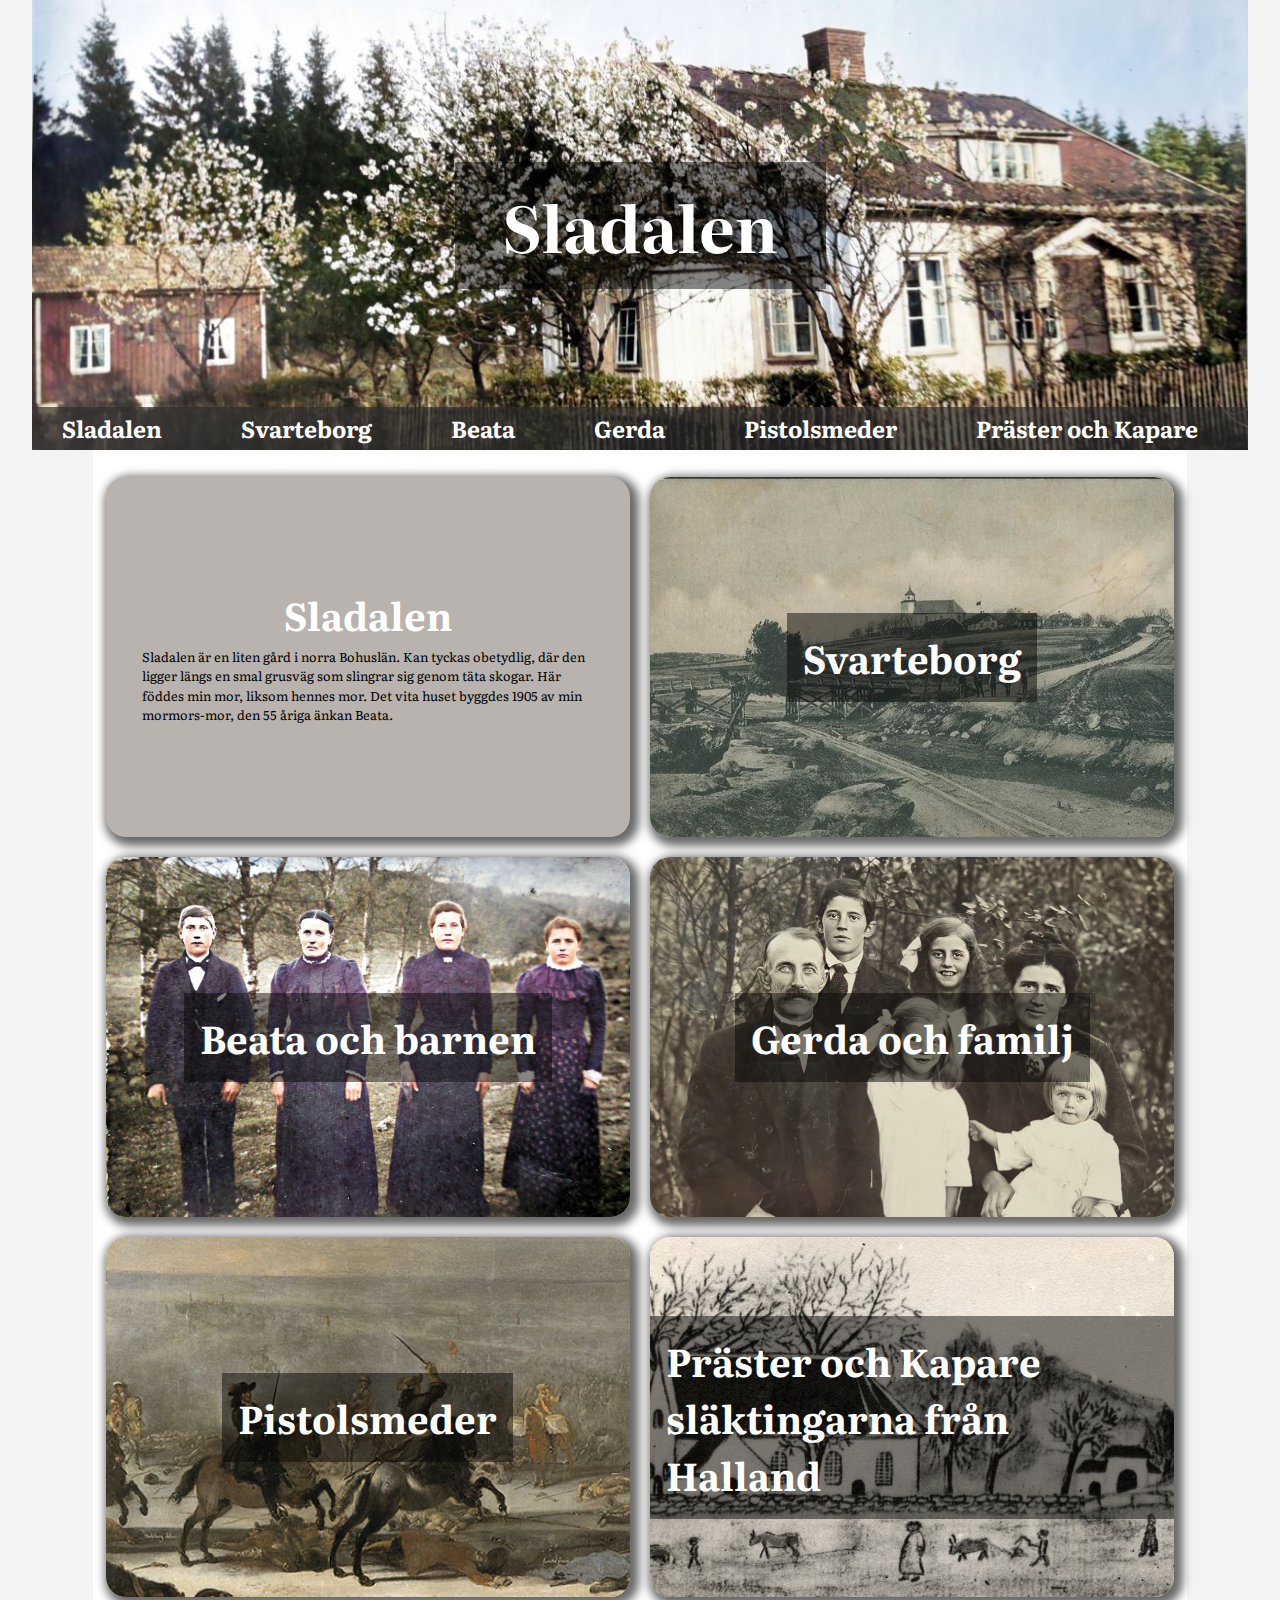
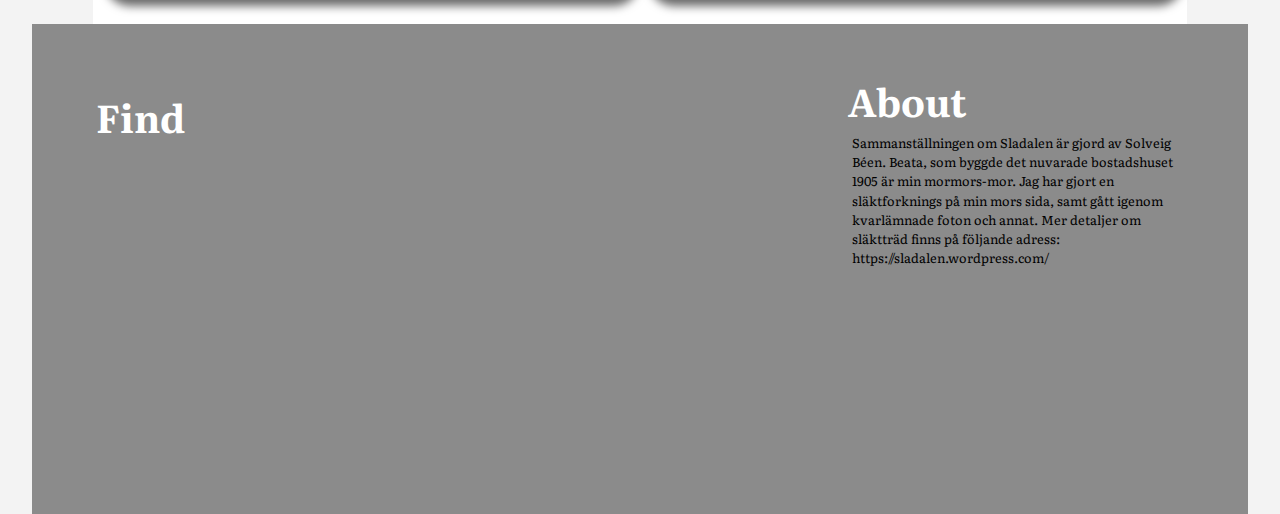
==== index.html @ 3a70f825 "page 2 added" ====
<!DOCTYPE html>
<html lang="en">
<head>
  <meta charset="UTF-8">
  <meta name="viewport" content="width=device-width, initial-scale=1.0">
  <title>Sladalen</title>
  <link rel="stylesheet" href="style.css">

  <link rel="preconnect" href="https://fonts.googleapis.com">
  <link rel="preconnect" href="https://fonts.gstatic.com" crossorigin>
  <link href="https://fonts.googleapis.com/css2?family=Hedvig+Letters+Serif:opsz@12..24&display=swap" rel="stylesheet">

  <link rel="preconnect" href="https://fonts.googleapis.com">
  <link rel="preconnect" href="https://fonts.gstatic.com" crossorigin>
  <link href="https://fonts.googleapis.com/css2?family=Libre+Bodoni:wght@300&family=Literata:opsz@7..72&display=swap" rel="stylesheet">
</head>
<body>
  <div id="container">
    <header class="header__layout header__layout--index">
      <div  id="header-title">
        <h1 class="font--h1">Sladalen</h1>
      </div>
      <nav class="nav__container">
        <ul>
            <li><a href="/index.html">Sladalen</a></li>
            <li><a href="#work">Svarteborg</a></li>
            <li><a href="#contact">Beata</a></li>
            <li><a href="#contact">Gerda</a></li>
            <li><a href="/Pistolsmeder.html">Pistolsmeder</a></li>
            <li><a href="#contact">Präster och Kapare</a></li>
        </ul>
      </nav>
    </header>
    <section class="section__container">
        
        <div class=" section__card col-1" id="sladalen">
          <h2 class="font--h2 font--black">Sladalen</h2>
          <p class="font--text">Sladalen är en liten gård i norra Bohuslän. Kan tyckas obetydlig, där den ligger längs en smal grusväg som slingrar sig genom täta skogar. Här föddes min mor, liksom hennes mor. Det vita huset byggdes 1905 av min mormors-mor, den 55 åriga änkan Beata.  </p>

        </div>
        <div class=" section__card col-2" id="svarteborg">
          <div class="title-container"> 
            <h2 class="font--h2">Svarteborg</h2>
          </div>
        </div>
        <div class="section__card col-1"  id="beata">
          <div class="title-container">
            <h2 class="font--h2">Beata och barnen</h2>
          </div>
        </div>
        <div class="section__card col-2"  id="gerda">
          <div class="title-container">
            <h2 class="font--h2">Gerda och familj</h2>
          </div>
        </div>
        
        <div class="section__card col-1" id="pistolsmeder">
          <a href="/Pistolsmeder.html" class="link--noDecoration">
          <div class="title-container">
            <h2 class="font--h2">Pistolsmeder</h2>
          </div>
        </a>
        </div>
    
        <div class="section__card col-2"  id="kapare">
          <div class="title-container">
            <h2 class="font--h2">Präster och Kapare</h2>
            <h3 class="font--h3">släktingarna från Halland</h3>
          </div>
      </div>
      
    </section>
    <footer>

      <div class="col-1-3">
        <h3 class="font--h3">Find</h3>
        <iframe src="https://www.google.com/maps/embed?pb=!1m18!1m12!1m3!1d19124.78652272703!2d11.59828302241227!3d58.55956154463955!2m3!1f0!2f0!3f0!3m2!1i1024!2i768!4f13.1!3m3!1m2!1s0x4645ab4264852eb9%3A0x27697c1efc4f1403!2sSLADALEN%2011%2C%20450%2052%20Dingle!5e0!3m2!1sen!2sse!4v1706273907176!5m2!1sen!2sse" id="map"  allowfullscreen="" loading="lazy" referrerpolicy="no-referrer-when-downgrade"></iframe>
      </div>
      <div class="col-2-3">
        <h3 class="font--h3">About</h3>
        <p class="font--text">Sammanställningen om Sladalen är gjord av Solveig Béen. Beata, som byggde det nuvarade bostadshuset 1905 är min mormors-mor. Jag har gjort en släktforknings på min mors sida, samt gått igenom kvarlämnade foton och annat.
        Mer detaljer om släktträd finns på följande adress: https://sladalen.wordpress.com/
        </p>

      </div>
    </footer>




  </div>
  
</body>
</html>
---- style.css ----
* {
padding:0;
margin:0;
box-sizing: border-box;
font-family: 'Literata', serif;
color: rgb(255, 255, 255);}

body {
  /*font-family: 'Roboto', 'Open Sans',  sans-serif;
  font-size: 16px;
  line-height: 22px;*/
  background-color: #f3f3f3;
 width:100vw;
} 

/*Common Font-styles */

.font--h1 {
  font-size: 20vw;
  @media screen and (min-width: 650px) {
    font-size: 5vw; 
   }
}

.font--h2 {
   font-size: 15vw;
   @media screen and (min-width: 650px) {
    font-size: 3vw; 
   }
 }

 .font--h3 {
   font-size: 10vw;
   @media screen and (min-width: 650px) {
    font-size:3vw; 
   }
 }
.font--text {
  color:black;
  font-size: 6vw;
  font-weight: 400;
  line-height: 150%;
  margin:4px;
  @media screen and (min-width: 768px) {
    font-size: 1vw;
  }
}

.font--white {
  color:rgb(255, 255, 255);
}

.font--large {
  font-size: 1em;
  @media screen and (min-width: 768px) {
    font-size: 1.3em;
}
}

.link--noDecoration {
  text-decoration: none;
}

.figure__wrapper{
  padding:2rem;
}
.image__element {
  max-width: 100%;
  height: auto;
  display: block;
  border-radius: 20px;
  box-shadow: 4px 4px 10px 5px rgb(105, 105, 105);
  margin-bottom:3vh;
}

#container {
 max-width: 95vw;
  margin: 0 auto;
}

/*   Header   */
.header__layout{
  display:flex;

  position: relative;

  @media screen and (min-width: 768px) {
    
    flex-direction: column;
    justify-content: center;
    align-items: center; /* Center align horizontally and vertically */
  }
}

.header__layout--index{
  background-image: url('images/Sladalen\ 4.jpg') ;
  background-size: cover;
  height: 30vh;
  @media screen and (min-width: 768px) {
    height: 50vh;
  }
}

.header__layout--content{
  height: 15vh;
  @media screen and (min-width: 768px) {
    height: 30vh;
  }
}

#header-title {
  background-color: rgba(5, 5, 5, 0.478);

  transition: 1s ease; /* Adding transition for smooth effect */
  align-self: center; /* Centers horizontally */
    justify-self: center;
 
  margin:auto;
  @media screen and (min-width: 768px) {
    align-self: center; /* Centers horizontally */
    justify-self: center;
    padding:1rem 3rem;
  }
}

.nav__container {
  font-size:1.8vw ;
  line-height: 250%;
  background-color: #1c1c1c;
  
  padding:10px 0px;
  position: absolute;
  
  

  @media screen and (min-width: 768px) {

    background-color: #2e2e2eae;
   margin-top:auto;
   line-height: 100%;
    flex-direction: row; 
    bottom: 0; /* Aligns at the bottom */
    width: 100%; /* Makes nav full width */
  } 
} 

nav a {
  color: white;
  font-weight: bold;
  text-decoration: none;
} 

nav a:hover {
  text-decoration: underline;
} 



nav > ul {
  list-style: none;
  display:flex;
  flex-direction: column;

  @media screen and (min-width: 768px) {
    flex-direction: row; 
    justify-content: space-around; 
  }   
} 

nav > ul > li {
  margin-right: 20px;
  @media screen and (min-width: 768px) {
  }  
 }




.section__container {
  background: white;
  padding: 3vh 1vw;
  width:100%;
  margin:auto;
  display: grid;
  gap:10px;
  grid-template-columns: 1fr ;
  grid-auto-rows: 35vh;

  @media screen and (min-width: 768px) {
    grid-template-columns: 1fr 1fr;
    grid-auto-rows: 40vh;
    width:90%;
    gap:20px;
    
   } 
}


.section__card{ 
  background-size: cover;
  display:flex;
  align-items: center;
  justify-content: center;
  transition:2s ease; /* Adding transition for smooth effect */
  @media screen and (min-width: 768px) {
    border-radius: 20px;
    box-shadow: 4px 4px 10px 5px rgb(105, 105, 105);
  }
}

.col-1 {
  grid-column-start: 1;
}
.col-2{
  grid-column-start: 1;
  @media screen and (min-width: 768px) {
    grid-column-start: 2;
   } 
}

.title-container {
  background-color: rgba(5, 5, 5, 0.478);
  padding:1em;
  transition:  1s ease; /* Adding transition for smooth effect */
 
justify-self: center;
@media screen and (min-width: 768px) {
 
}
}


.title-container:hover {
  background-color: black;
  padding:2rem;
  border-radius: 20px;
}

#sladalen {
  background-color: #b8b3af;

  padding:1rem;
  flex-direction: column;
  @media screen and (min-width: 768px) {
    padding:2rem;
   }
}

/* Section Content Cards */
#svarteborg {
  background-image: url('images/Svarteborg1.jpg');
  position: relative; 
 }

#beata {
  background-image: url('images/Beata\ m\ barn.jpg');
}

#gerda {
  background-image: url('images/Gerda1.jpg');
}

#pistolsmeder {
  background-image:url('images/pistolsmed.jpg') ;
}

#kapare {
  background-image: url('images/ölmevallakyrka.jpg')
}

/* Footer */
footer {
  display: grid;
  grid-template-columns:  1fr ;
  background-color: rgb(139, 139, 139);
  padding:1rem;
@media screen and (min-width: 768px) {
  grid-template-columns: 2fr 1fr ;
  padding:2rem;
 } 
}

.col-1-3 {
  grid-column: 1;
  @media screen and (min-width: 768px) {
    padding:2rem;
     
   } 
}
.col-2-3{
  grid-column: 1;
  padding:1rem;
  @media screen and (min-width: 768px) {
    grid-column: 2;
   } 
}

#map {
  width:100%;
   height:300px; 
   border:0; 
}



/*   pages */

.main__container {
  padding: 3vh 1vw;
  width:100%;
  margin:auto; 
  display: grid;
  grid-template-columns:1fr;
  
  gap: 1rem;
  @media screen and (min-width: 768px) {
    width:90%;
   
    grid-template-columns: 2fr 1fr ;
 
  }
}

.article__content {
 padding:2rem;

  background-color: rgb(35, 36, 36);
  grid-column: 1;
  @media screen and (min-width: 768px) {
    padding:2rem;
     
   } 
}

.aside__content {
  padding:2rem;
  grid-column: 1;
  background-color: bisque;
  @media screen and (min-width: 768px) {
    grid-column: 2;
  }
}
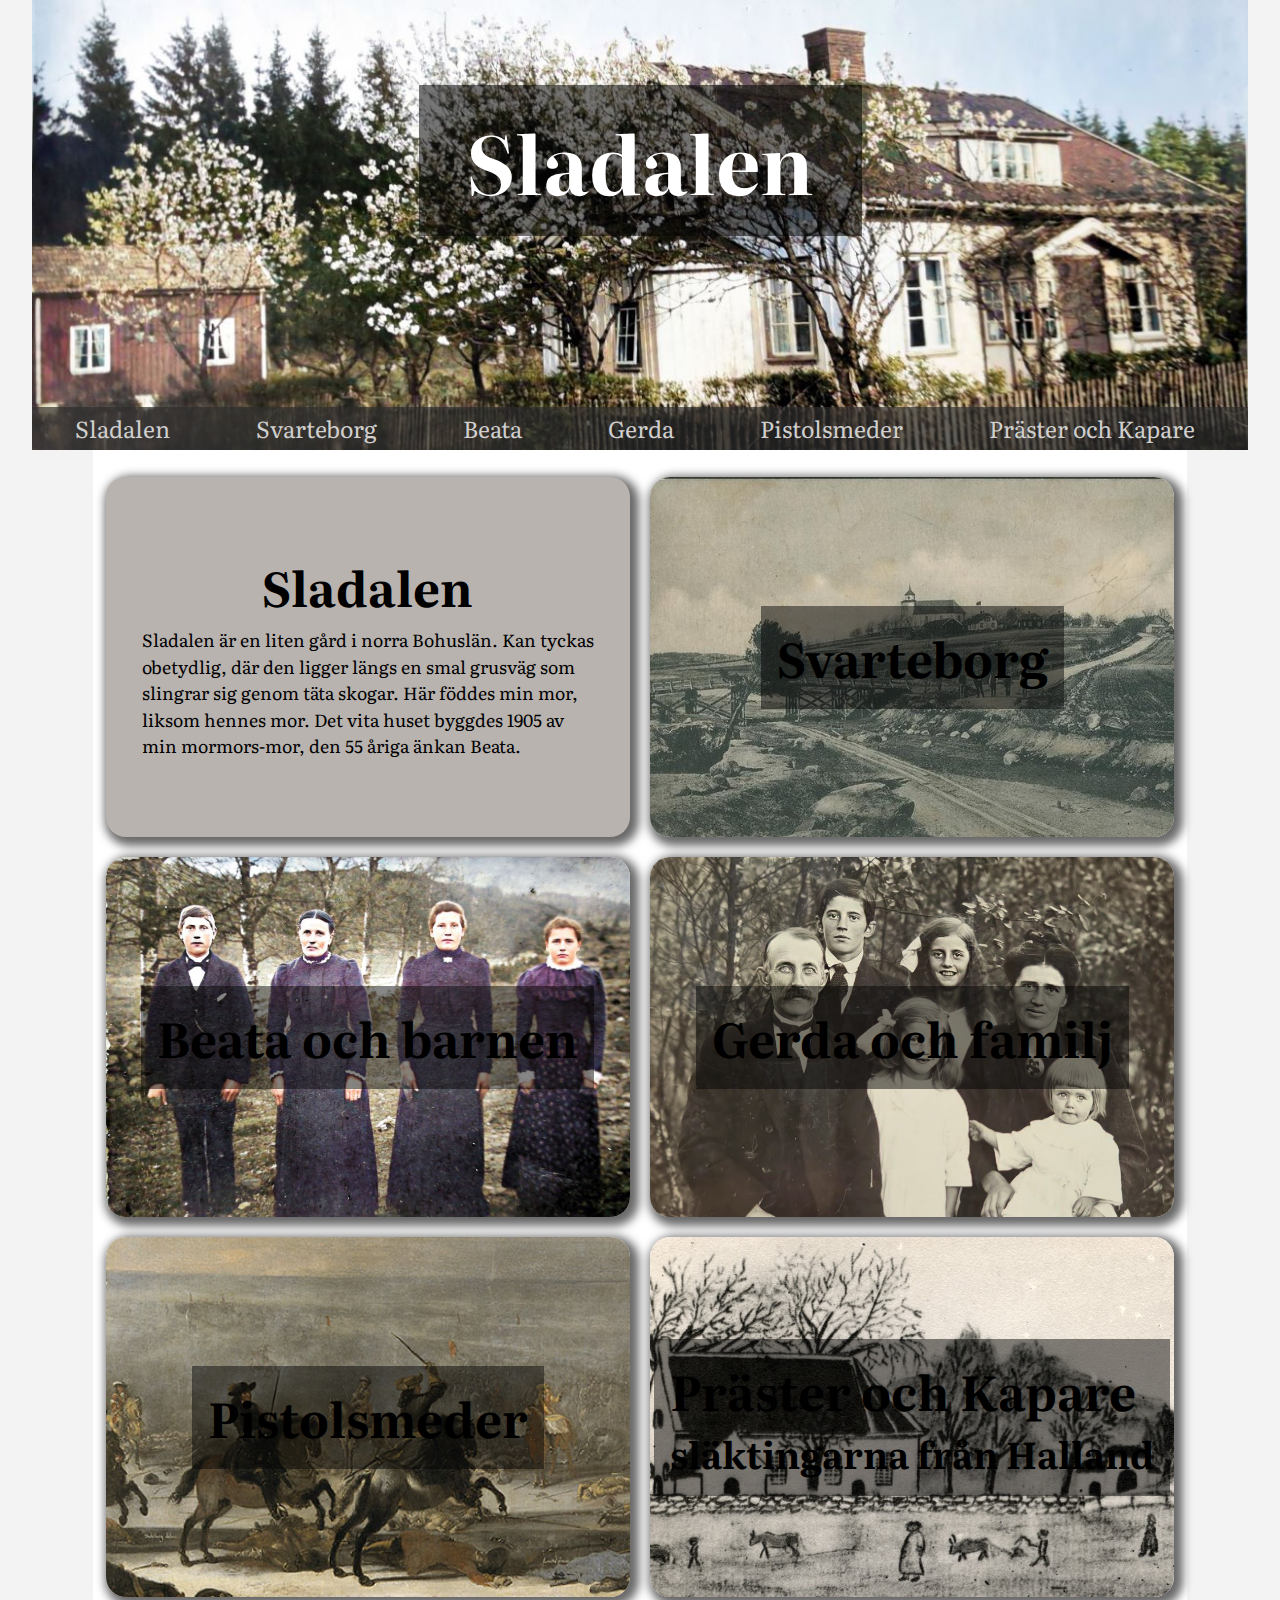
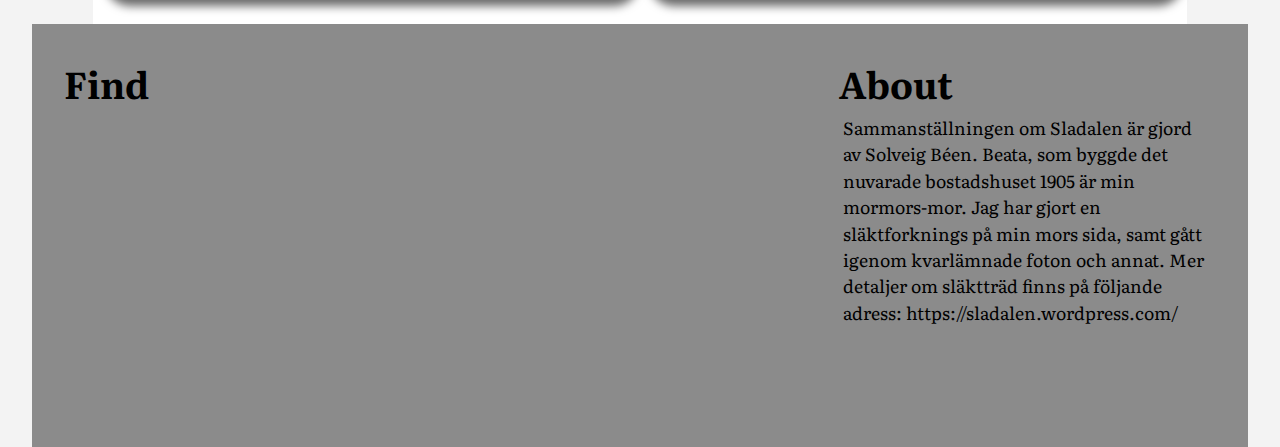
==== commit 6a4f31ff: "Pages Gerda and Beata added" ====
--- a/index.html
+++ b/index.html
@@ -15,27 +15,27 @@
   <link href="https://fonts.googleapis.com/css2?family=Libre+Bodoni:wght@300&family=Literata:opsz@7..72&display=swap" rel="stylesheet">
 </head>
 <body>
-  <div id="container">
-    <header class="header__layout header__layout--index">
-      <div  id="header-title">
-        <h1 class="font--h1">Sladalen</h1>
+  <div id="content-container">
+    <header class="header__layout header__layout--large">
+      <div  class="header-title header-title--background">
+        <h1 class="font--h1 font--white">Sladalen</h1>
       </div>
       <nav class="nav__container">
-        <ul>
-            <li><a href="/index.html">Sladalen</a></li>
-            <li><a href="#work">Svarteborg</a></li>
-            <li><a href="#contact">Beata</a></li>
-            <li><a href="#contact">Gerda</a></li>
-            <li><a href="/Pistolsmeder.html">Pistolsmeder</a></li>
-            <li><a href="#contact">Präster och Kapare</a></li>
+        <ul class="menu">
+            <li class="menu__menuItem"><a href="/index.html">Sladalen</a></li>
+            <li class="menu__menuItem"><a href="#work">Svarteborg</a></li>
+            <li class="menu__menuItem"><a href="/Beata.html">Beata</a ></li>
+            <li class="menu__menuItem"><a href="#contact">Gerda</a></li>
+            <li class="menu__menuItem"><a href="/Pistolsmeder.html">Pistolsmeder</a></li>
+            <li class="menu__menuItem"><a href="#contact">Präster och Kapare</a></li>
         </ul>
       </nav>
     </header>
-    <section class="section__container">
+    <section class="section__container grid-template--2col-fixedHeight">
         
         <div class=" section__card col-1" id="sladalen">
           <h2 class="font--h2 font--black">Sladalen</h2>
-          <p class="font--text">Sladalen är en liten gård i norra Bohuslän. Kan tyckas obetydlig, där den ligger längs en smal grusväg som slingrar sig genom täta skogar. Här föddes min mor, liksom hennes mor. Det vita huset byggdes 1905 av min mormors-mor, den 55 åriga änkan Beata.  </p>
+          <p class="font--text font--black">Sladalen är en liten gård i norra Bohuslän. Kan tyckas obetydlig, där den ligger längs en smal grusväg som slingrar sig genom täta skogar. Här föddes min mor, liksom hennes mor. Det vita huset byggdes 1905 av min mormors-mor, den 55 åriga änkan Beata.  </p>
 
         </div>
         <div class=" section__card col-2" id="svarteborg">
@@ -70,13 +70,14 @@
       </div>
       
     </section>
-    <footer>
+    <footer class="grid-template--3col"
+    >
 
-      <div class="col-1-3">
+      <div class="col-1">
         <h3 class="font--h3">Find</h3>
         <iframe src="https://www.google.com/maps/embed?pb=!1m18!1m12!1m3!1d19124.78652272703!2d11.59828302241227!3d58.55956154463955!2m3!1f0!2f0!3f0!3m2!1i1024!2i768!4f13.1!3m3!1m2!1s0x4645ab4264852eb9%3A0x27697c1efc4f1403!2sSLADALEN%2011%2C%20450%2052%20Dingle!5e0!3m2!1sen!2sse!4v1706273907176!5m2!1sen!2sse" id="map"  allowfullscreen="" loading="lazy" referrerpolicy="no-referrer-when-downgrade"></iframe>
       </div>
-      <div class="col-2-3">
+      <div class="col-2">
         <h3 class="font--h3">About</h3>
         <p class="font--text">Sammanställningen om Sladalen är gjord av Solveig Béen. Beata, som byggde det nuvarade bostadshuset 1905 är min mormors-mor. Jag har gjort en släktforknings på min mors sida, samt gått igenom kvarlämnade foton och annat.
         Mer detaljer om släktträd finns på följande adress: https://sladalen.wordpress.com/
--- a/style.css
+++ b/style.css
@@ -3,7 +3,7 @@
 margin:0;
 box-sizing: border-box;
 font-family: 'Literata', serif;
-color: rgb(255, 255, 255);}
+color: rgb(0, 0, 0);}
 
 body {
   /*font-family: 'Roboto', 'Open Sans',  sans-serif;
@@ -16,64 +16,80 @@
 /*Common Font-styles */
 
 .font--h1 {
-  font-size: 20vw;
-  @media screen and (min-width: 650px) {
-    font-size: 5vw; 
-   }
+  font-size: 2rem;
+  @media screen and (min-width: 768px) {
+    font-size: 5rem;
+    }
 }
 
 .font--h2 {
-   font-size: 15vw;
-   @media screen and (min-width: 650px) {
-    font-size: 3vw; 
-   }
+   font-size: 2rem;
+   @media screen and (min-width: 768px) {
+    font-size: 3rem;
+    }
  }
 
  .font--h3 {
-   font-size: 10vw;
-   @media screen and (min-width: 650px) {
-    font-size:3vw; 
-   }
+   font-size: 1.5rem;
+   @media screen and (min-width: 768px) {
+    font-size: 2.3rem;
+    }
  }
 .font--text {
-  color:black;
-  font-size: 6vw;
+  font-size: 0.8rem;
   font-weight: 400;
   line-height: 150%;
   margin:4px;
   @media screen and (min-width: 768px) {
-    font-size: 1vw;
-  }
+  font-size: 1.1rem;
+  }
+}
+
+.font--black {
+  color:rgb(0, 0, 0);
 }
 
 .font--white {
-  color:rgb(255, 255, 255);
+  color:white;
 }
 
 .font--large {
-  font-size: 1em;
-  @media screen and (min-width: 768px) {
-    font-size: 1.3em;
-}
+  font-size: 1.5vw;
 }
 
 .link--noDecoration {
   text-decoration: none;
 }
 
+
 .figure__wrapper{
   padding:2rem;
 }
+
 .image__element {
   max-width: 100%;
   height: auto;
   display: block;
+  margin-bottom:3vh;
+}
+
+.image__element--card-style{
   border-radius: 20px;
+  box-shadow: 4px 4px 15px 3px rgb(7, 7, 7);
+}
+
+.image__element--redsize {
+  max-width:15vw;
+}
+
+.image__element--circle {
+  border-radius: 50rem;
   box-shadow: 4px 4px 10px 5px rgb(105, 105, 105);
-  margin-bottom:3vh;
-}
-
-#container {
+}
+
+/* Web Page structure */
+
+#content-container {
  max-width: 95vw;
   margin: 0 auto;
 }
@@ -81,40 +97,37 @@
 /*   Header   */
 .header__layout{
   display:flex;
-
   position: relative;
-
-  @media screen and (min-width: 768px) {
-    
+  
+  justify-content: space-between;
+  @media screen and (min-width: 768px) {
     flex-direction: column;
     justify-content: center;
     align-items: center; /* Center align horizontally and vertically */
   }
 }
 
-.header__layout--index{
+.header__layout--large{
   background-image: url('images/Sladalen\ 4.jpg') ;
   background-size: cover;
-  height: 30vh;
+  height: 25vh;
   @media screen and (min-width: 768px) {
     height: 50vh;
   }
 }
 
-.header__layout--content{
-  height: 15vh;
+.header__layout--narrow{
+  background-color: #7d7d7d;
+  height: 17vh;
+  display:flex;
   @media screen and (min-width: 768px) {
     height: 30vh;
   }
 }
 
-#header-title {
-  background-color: rgba(5, 5, 5, 0.478);
-
-  transition: 1s ease; /* Adding transition for smooth effect */
+.header-title {
   align-self: center; /* Centers horizontally */
-    justify-self: center;
- 
+  justify-self: center;
   margin:auto;
   @media screen and (min-width: 768px) {
     align-self: center; /* Centers horizontally */
@@ -122,80 +135,131 @@
     padding:1rem 3rem;
   }
 }
+
+.header-title--background { background-color: rgba(5, 5, 5, 0.545)}
 
 .nav__container {
   font-size:1.8vw ;
   line-height: 250%;
   background-color: #1c1c1c;
-  
-  padding:10px 0px;
-  position: absolute;
-  
-  
-
-  @media screen and (min-width: 768px) {
-
+  padding:10px 0px 10px 10px;
+  @media screen and (min-width: 768px) {
     background-color: #2e2e2eae;
-   margin-top:auto;
-   line-height: 100%;
+    margin-top:auto;
+    line-height: 100%;
     flex-direction: row; 
     bottom: 0; /* Aligns at the bottom */
     width: 100%; /* Makes nav full width */
   } 
 } 
 
-nav a {
-  color: white;
+.menu__menuItem a {
+  color:#d0cfce;
+  text-decoration: none;
+} 
+
+.menu__menuItem a:hover {
   font-weight: bold;
-  text-decoration: none;
-} 
-
-nav a:hover {
-  text-decoration: underline;
-} 
-
-
-
-nav > ul {
+  color:white;
+} 
+
+.menu {
   list-style: none;
   display:flex;
   flex-direction: column;
-
   @media screen and (min-width: 768px) {
     flex-direction: row; 
     justify-content: space-around; 
   }   
 } 
 
-nav > ul > li {
+.menu__menuItem {
   margin-right: 20px;
   @media screen and (min-width: 768px) {
   }  
  }
 
-
-
+ /* Main Content */
+ /*==========================*/
 
 .section__container {
   background: white;
   padding: 3vh 1vw;
   width:100%;
   margin:auto;
-  display: grid;
+  @media screen and (min-width: 768px) {
+    width:90%;
+   } 
+}
+
+
+
+/* for Index-page layout*/
+.grid-template--2col-fixedHeight {
+  display:grid;
   gap:10px;
   grid-template-columns: 1fr ;
-  grid-auto-rows: 35vh;
-
+  grid-auto-rows: 30vh;
   @media screen and (min-width: 768px) {
     grid-template-columns: 1fr 1fr;
     grid-auto-rows: 40vh;
-    width:90%;
     gap:20px;
-    
-   } 
-}
-
-
+   } 
+}
+
+
+/* content page layout */
+.grid-template--2col {
+  display:grid;
+  gap:10px;
+  grid-template-columns: 1fr ;
+  @media screen and (min-width: 768px) {
+    grid-template-columns: 1fr 1fr;
+    gap:20px;
+   } 
+}
+
+.grid-template--3col {
+  display:grid;
+  gap:10px;
+  grid-template-columns: 1fr ;
+  @media screen and (min-width: 768px) {
+    grid-template-columns: 2fr 1fr;
+    gap:20px;
+   } 
+}
+.grid-template--5col {
+  display:grid;
+  gap:10px;
+  grid-template-columns: 1fr ;
+  @media screen and (min-width: 768px) {
+    grid-template-columns: repeat(5, 1fr);
+    gap:20px;
+   }
+}
+
+/* position in grid */
+.col-1 {
+  grid-column-start: 1;
+}
+.col-2{
+  grid-column-start: 1;
+  @media screen and (min-width: 768px) {
+    grid-column-start: 2;
+   } 
+}
+
+
+/* General center vertical alignment */
+.container__flex {
+  display:flex;
+  flex-direction: column;
+  align-items: center;
+}
+
+
+
+/* Index page card layout */
 .section__card{ 
   background-size: cover;
   display:flex;
@@ -208,27 +272,18 @@
   }
 }
 
-.col-1 {
-  grid-column-start: 1;
-}
-.col-2{
-  grid-column-start: 1;
-  @media screen and (min-width: 768px) {
-    grid-column-start: 2;
-   } 
-}
+.section__container--white-layout{ 
+  background-color: white;
+ 
+}
+
 
 .title-container {
   background-color: rgba(5, 5, 5, 0.478);
-  padding:1em;
+  padding:1rem;
   transition:  1s ease; /* Adding transition for smooth effect */
- 
-justify-self: center;
-@media screen and (min-width: 768px) {
- 
-}
-}
-
+  justify-self: center;
+}
 
 .title-container:hover {
   background-color: black;
@@ -238,13 +293,25 @@
 
 #sladalen {
   background-color: #b8b3af;
-
   padding:1rem;
   flex-direction: column;
   @media screen and (min-width: 768px) {
     padding:2rem;
    }
 }
+
+
+/* Footer */
+footer {
+  background-color: rgb(139, 139, 139);
+  padding:1rem;
+@media screen and (min-width: 768px) {
+  padding:2rem;
+ } 
+}
+
+
+
 
 /* Section Content Cards */
 #svarteborg {
@@ -268,32 +335,7 @@
   background-image: url('images/ölmevallakyrka.jpg')
 }
 
-/* Footer */
-footer {
-  display: grid;
-  grid-template-columns:  1fr ;
-  background-color: rgb(139, 139, 139);
-  padding:1rem;
-@media screen and (min-width: 768px) {
-  grid-template-columns: 2fr 1fr ;
-  padding:2rem;
- } 
-}
-
-.col-1-3 {
-  grid-column: 1;
-  @media screen and (min-width: 768px) {
-    padding:2rem;
-     
-   } 
-}
-.col-2-3{
-  grid-column: 1;
-  padding:1rem;
-  @media screen and (min-width: 768px) {
-    grid-column: 2;
-   } 
-}
+
 
 #map {
   width:100%;
@@ -305,40 +347,7 @@
 
 /*   pages */
 
-.main__container {
-  padding: 3vh 1vw;
-  width:100%;
-  margin:auto; 
-  display: grid;
-  grid-template-columns:1fr;
-  
-  gap: 1rem;
-  @media screen and (min-width: 768px) {
-    width:90%;
-   
-    grid-template-columns: 2fr 1fr ;
- 
-  }
-}
-
-.article__content {
- padding:2rem;
-
-  background-color: rgb(35, 36, 36);
-  grid-column: 1;
-  @media screen and (min-width: 768px) {
-    padding:2rem;
-     
-   } 
-}
-
-.aside__content {
-  padding:2rem;
-  grid-column: 1;
-  background-color: bisque;
-  @media screen and (min-width: 768px) {
-    grid-column: 2;
-  }
-}
-
-
+
+
+
+
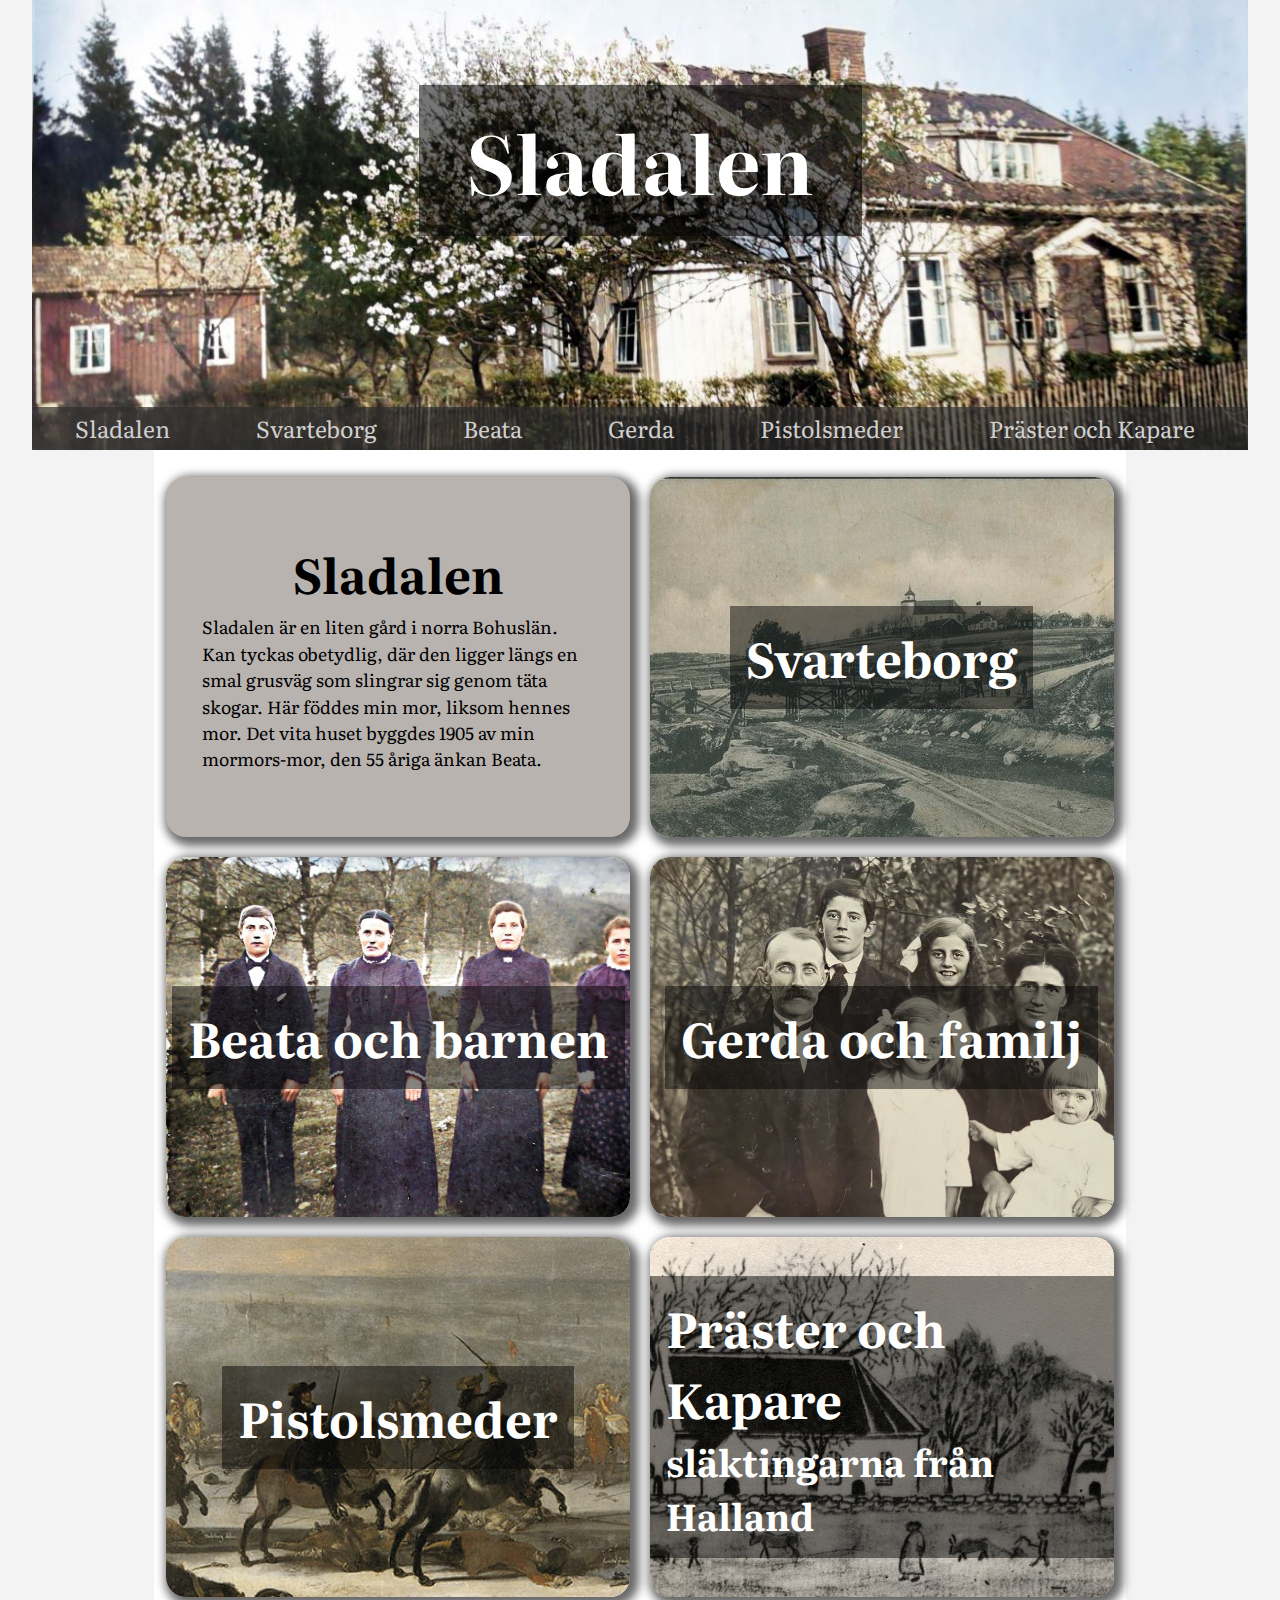
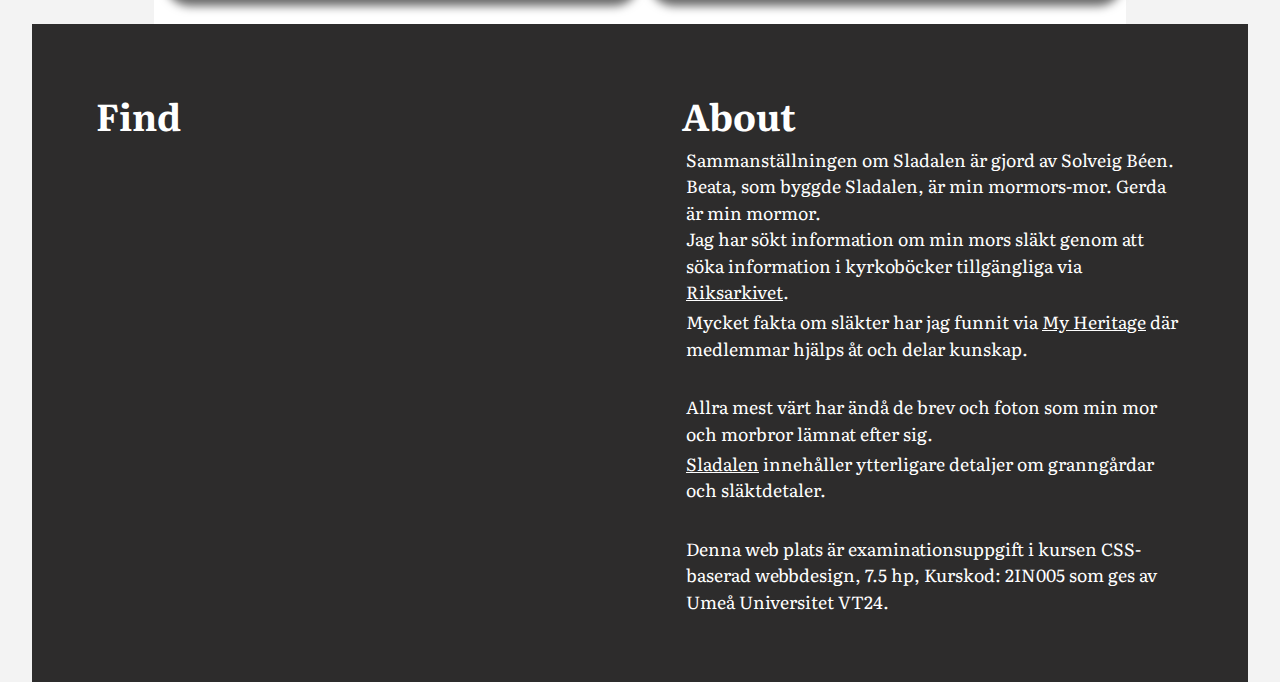
==== commit 36d5cd30: "New pages added" ====
--- a/index.html
+++ b/index.html
@@ -1,5 +1,5 @@
 <!DOCTYPE html>
-<html lang="en">
+<html lang="sv">
 <head>
   <meta charset="UTF-8">
   <meta name="viewport" content="width=device-width, initial-scale=1.0">
@@ -23,73 +23,71 @@
       <nav class="nav__container">
         <ul class="menu">
             <li class="menu__menuItem"><a href="/index.html">Sladalen</a></li>
-            <li class="menu__menuItem"><a href="#work">Svarteborg</a></li>
+            <li class="menu__menuItem"><a href="./Svarteborg.html">Svarteborg</a></li>
             <li class="menu__menuItem"><a href="/Beata.html">Beata</a ></li>
-            <li class="menu__menuItem"><a href="#contact">Gerda</a></li>
+            <li class="menu__menuItem"><a href="/Gerda.html">Gerda</a></li>
             <li class="menu__menuItem"><a href="/Pistolsmeder.html">Pistolsmeder</a></li>
             <li class="menu__menuItem"><a href="#contact">Präster och Kapare</a></li>
         </ul>
       </nav>
     </header>
     <section class="section__container grid-template--2col-fixedHeight">
-        
+
         <div class=" section__card col-1" id="sladalen">
           <h2 class="font--h2 font--black">Sladalen</h2>
           <p class="font--text font--black">Sladalen är en liten gård i norra Bohuslän. Kan tyckas obetydlig, där den ligger längs en smal grusväg som slingrar sig genom täta skogar. Här föddes min mor, liksom hennes mor. Det vita huset byggdes 1905 av min mormors-mor, den 55 åriga änkan Beata.  </p>
 
         </div>
         <div class=" section__card col-2" id="svarteborg">
-          <div class="title-container"> 
-            <h2 class="font--h2">Svarteborg</h2>
+          <div class="title-container">
+            <h2 class="font--h2 font--white"><a class="font--white link--noDecoration" href="./Svarteborg.html">Svarteborg</a></h2>
           </div>
         </div>
         <div class="section__card col-1"  id="beata">
           <div class="title-container">
-            <h2 class="font--h2">Beata och barnen</h2>
+            <h2 class="font--h2 font--white responsive-text"><a class="font--white link--noDecoration" href="./Beata.html">Beata och barnen</a></h2>
           </div>
         </div>
         <div class="section__card col-2"  id="gerda">
           <div class="title-container">
-            <h2 class="font--h2">Gerda och familj</h2>
+            <h2 class="font--h2 font--white"><a class="font--white link--noDecoration" href="./Gerda.html">Gerda och familj</a></h2>
           </div>
         </div>
-        
+
         <div class="section__card col-1" id="pistolsmeder">
-          <a href="/Pistolsmeder.html" class="link--noDecoration">
           <div class="title-container">
-            <h2 class="font--h2">Pistolsmeder</h2>
+            <h2 class="font--h2 font--white"><a class="font--white link--noDecoration" href="./Pistolsmeder.html">Pistolsmeder</a></h2>
           </div>
-        </a>
         </div>
-    
+
         <div class="section__card col-2"  id="kapare">
           <div class="title-container">
-            <h2 class="font--h2">Präster och Kapare</h2>
-            <h3 class="font--h3">släktingarna från Halland</h3>
+            <a class="font--white link--noDecoration" href="./Pistolsmeder.html"><h2 class="font--h2 font--white">Präster och Kapare</h2>
+            <h3 class="font--h3 font--white">släktingarna från Halland</h3></a>
           </div>
       </div>
-      
+
     </section>
-    <footer class="grid-template--3col"
+    <footer class="footer--style grid-template--2col"
     >
 
-      <div class="col-1">
-        <h3 class="font--h3">Find</h3>
-        <iframe src="https://www.google.com/maps/embed?pb=!1m18!1m12!1m3!1d19124.78652272703!2d11.59828302241227!3d58.55956154463955!2m3!1f0!2f0!3f0!3m2!1i1024!2i768!4f13.1!3m3!1m2!1s0x4645ab4264852eb9%3A0x27697c1efc4f1403!2sSLADALEN%2011%2C%20450%2052%20Dingle!5e0!3m2!1sen!2sse!4v1706273907176!5m2!1sen!2sse" id="map"  allowfullscreen="" loading="lazy" referrerpolicy="no-referrer-when-downgrade"></iframe>
+      <div class="footer__wrapper--layout col-1">
+        <h3 class="font--h3 font--white">Find</h3>
+        <iframe src="https://www.google.com/maps/embed?pb=!1m18!1m12!1m3!1d19124.78652272703!2d11.59828302241227!3d58.55956154463955!2m3!1f0!2f0!3f0!3m2!1i1024!2i768!4f13.1!3m3!1m2!1s0x4645ab4264852eb9%3A0x27697c1efc4f1403!2sSLADALEN%2011%2C%20450%2052%20Dingle!5e0!3m2!1sen!2sse!4v1706273907176!5m2!1sen!2sse" class="footer__map--style"  allowfullscreen="" loading="lazy" title="" referrerpolicy="no-referrer-when-downgrade"></iframe>
       </div>
-      <div class="col-2">
-        <h3 class="font--h3">About</h3>
-        <p class="font--text">Sammanställningen om Sladalen är gjord av Solveig Béen. Beata, som byggde det nuvarade bostadshuset 1905 är min mormors-mor. Jag har gjort en släktforknings på min mors sida, samt gått igenom kvarlämnade foton och annat.
-        Mer detaljer om släktträd finns på följande adress: https://sladalen.wordpress.com/
+      <div class="footer__wrapper--layout col-2">
+        <h3 class="font--h3 font--white">About</h3>
+        <p class="font--text font--white">Sammanställningen om Sladalen är gjord av Solveig Béen. Beata, som byggde Sladalen, är min mormors-mor. Gerda är min mormor.  <br>Jag har sökt information om min mors släkt genom att söka  information i kyrkoböcker tillgängliga via <a class="font--white" href="https://riksarkivet.se/start">Riksarkivet</a>.<br> </p>
+          <p class="font--text font--white">Mycket fakta om släkter har jag funnit via <a class="font--white" href="https://www.myheritage.se/">My Heritage</a> där medlemmar hjälps åt och delar kunskap.</p> <br> <p class="font--text font--white">Allra mest värt har ändå de brev och foton som min mor och morbror lämnat efter sig.</p>
+          <p class="font--text font--white"> <a class="font--white" href="https://sladalen.wordpress.com/">Sladalen</a> innehåller ytterligare detaljer om granngårdar och släktdetaler.
         </p>
+        <br>
+        <p class="font--text font--white">Denna web plats är examinationsuppgift i kursen CSS-baserad webbdesign, 7.5 hp, Kurskod: 2IN005 som ges av Umeå Universitet VT24.</p>
 
       </div>
     </footer>
 
+  </div>
 
-
-
-  </div>
-  
 </body>
 </html>--- a/style.css
+++ b/style.css
@@ -54,16 +54,28 @@
 }
 
 .font--large {
-  font-size: 1.5vw;
+  font-size: 1.3em;
+  font-weight: bold;
+}
+
+.font--cursive {
+  font-style: italic;
+}
+
+.responsive-text {
+  max-width: 100%;
 }
 
 .link--noDecoration {
   text-decoration: none;
 }
 
+.list_element {
+  margin: 2rem 3rem;
+}
 
 .figure__wrapper{
-  padding:2rem;
+  padding:1.2rem;
 }
 
 .image__element {
@@ -79,7 +91,7 @@
 }
 
 .image__element--redsize {
-  max-width:15vw;
+  max-width:30vw;
 }
 
 .image__element--circle {
@@ -87,6 +99,10 @@
   box-shadow: 4px 4px 10px 5px rgb(105, 105, 105);
 }
 
+.image__element--embedded {
+  float:right;
+}
+
 /* Web Page structure */
 
 #content-container {
@@ -97,8 +113,6 @@
 /*   Header   */
 .header__layout{
   display:flex;
-  position: relative;
-  
   justify-content: space-between;
   @media screen and (min-width: 768px) {
     flex-direction: column;
@@ -188,7 +202,7 @@
   width:100%;
   margin:auto;
   @media screen and (min-width: 768px) {
-    width:90%;
+    width:80%;
    } 
 }
 
@@ -228,6 +242,17 @@
     gap:20px;
    } 
 }
+
+.grid-template--2-1col {
+  display:grid;
+  gap:10px;
+  grid-template-columns: 1fr ;
+  @media screen and (min-width: 768px) {
+    grid-template-columns: 1fr 2fr;
+    gap:20px;
+   } 
+}
+
 .grid-template--5col {
   display:grid;
   gap:10px;
@@ -259,25 +284,18 @@
 
 
 
-/* Index page card layout */
+/* Index page card style */
 .section__card{ 
   background-size: cover;
   display:flex;
   align-items: center;
   justify-content: center;
-  transition:2s ease; /* Adding transition for smooth effect */
+  /*transition:2s ease; /* Adding transition for smooth effect */
   @media screen and (min-width: 768px) {
     border-radius: 20px;
     box-shadow: 4px 4px 10px 5px rgb(105, 105, 105);
   }
 }
-
-.section__container--white-layout{ 
-  background-color: white;
- 
-}
-
-
 .title-container {
   background-color: rgba(5, 5, 5, 0.478);
   padding:1rem;
@@ -287,10 +305,51 @@
 
 .title-container:hover {
   background-color: black;
+  padding:2rem 1rem;
+  border-radius: 20px;
+}
+
+
+
+/* content page style */
+.section__container--white-layout{ 
+  background-color: white;
+  @media screen and (min-width: 768px) {
+   padding:20px;
+  }
+}
+
+.section__container--grey-layout{ 
+  background-color: rgb(216, 224, 225);
+  @media screen and (min-width: 768px) {
+   padding:20px;
+  }
+}
+
+
+
+
+/* Footer */
+.footer--style {
+  background-color: rgb(45, 44, 44);
+  padding:1rem;
+@media screen and (min-width: 768px) {
   padding:2rem;
-  border-radius: 20px;
-}
-
+ } 
+}
+.footer__wrapper--layout{
+  padding:2rem; 
+ 
+}
+.footer__map--style {
+  width:100%;
+   height:300px; 
+   border:0; 
+   margin-top:1rem;
+}
+
+
+/* Section Content Cards */
 #sladalen {
   background-color: #b8b3af;
   padding:1rem;
@@ -300,27 +359,12 @@
    }
 }
 
-
-/* Footer */
-footer {
-  background-color: rgb(139, 139, 139);
-  padding:1rem;
-@media screen and (min-width: 768px) {
-  padding:2rem;
- } 
-}
-
-
-
-
-/* Section Content Cards */
 #svarteborg {
   background-image: url('images/Svarteborg1.jpg');
-  position: relative; 
  }
 
 #beata {
-  background-image: url('images/Beata\ m\ barn.jpg');
+  background-image: url('images/Beata_m_barn.jpg');
 }
 
 #gerda {
@@ -337,17 +381,6 @@
 
 
 
-#map {
-  width:100%;
-   height:300px; 
-   border:0; 
-}
-
-
-
-/*   pages */
-
-
-
-
-
+
+
+
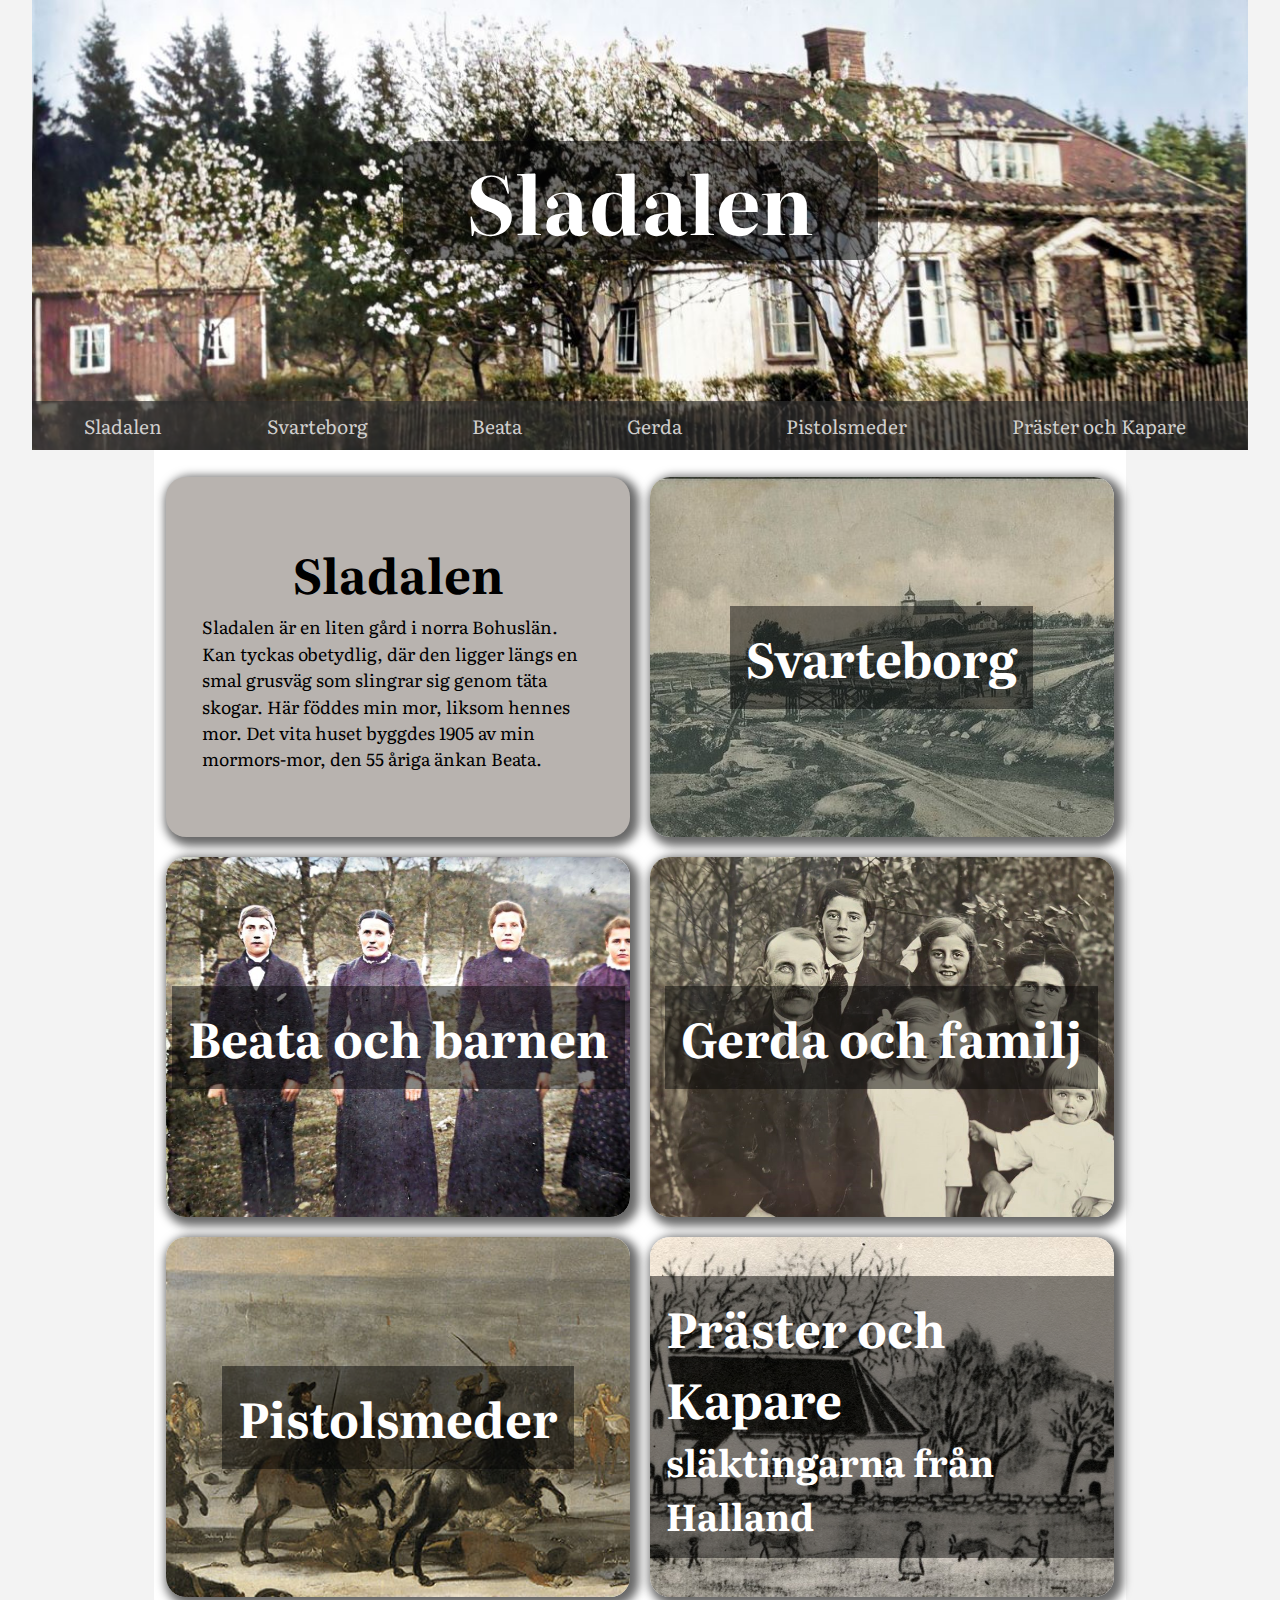
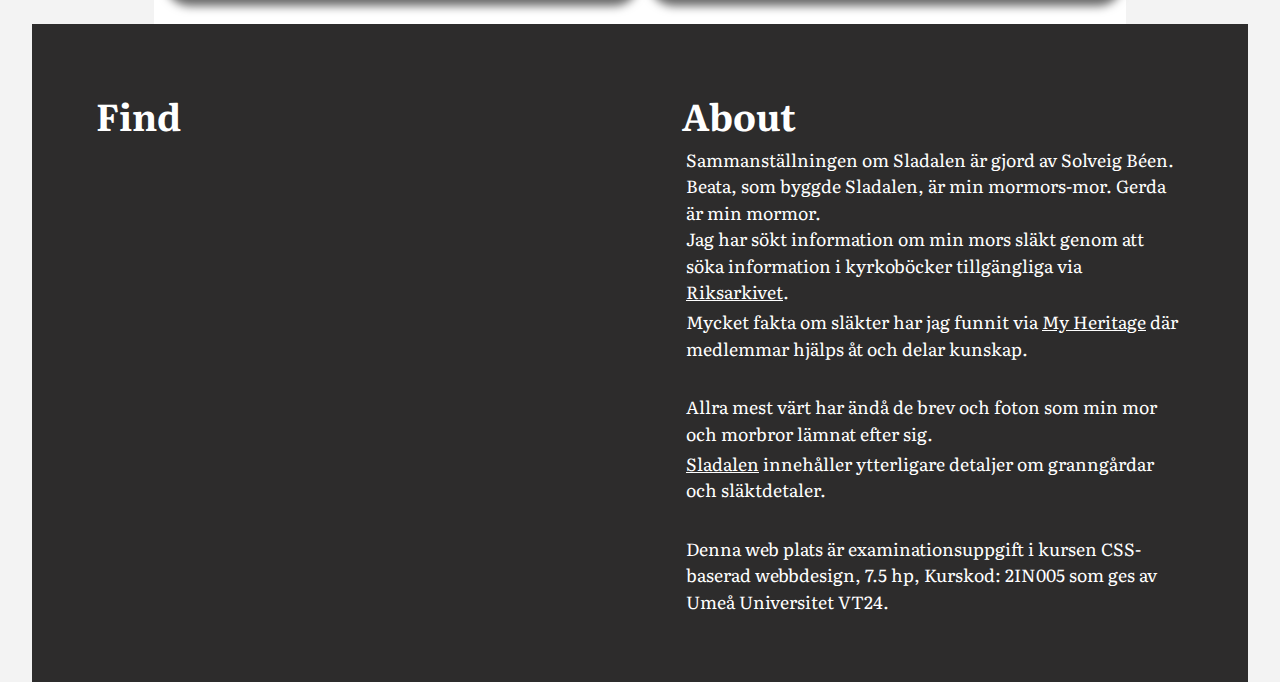
==== commit 7d0c54d0: "Updated hero." ====
--- a/index.html
+++ b/index.html
@@ -16,8 +16,8 @@
 </head>
 <body>
   <div id="content-container">
-    <header class="header__layout header__layout--large">
-      <div  class="header-title header-title--background">
+    <header class="header__layout--large">
+      <div  class="header-title">
         <h1 class="font--h1 font--white">Sladalen</h1>
       </div>
       <nav class="nav__container">
--- a/style.css
+++ b/style.css
@@ -1,20 +1,17 @@
 * {
-padding:0;
-margin:0;
-box-sizing: border-box;
-font-family: 'Literata', serif;
-color: rgb(0, 0, 0);}
+  padding:0;
+  margin:0;
+  box-sizing: border-box;
+  font-family: 'Literata', serif;
+  color: rgb(0, 0, 0);
+}
 
 body {
-  /*font-family: 'Roboto', 'Open Sans',  sans-serif;
-  font-size: 16px;
-  line-height: 22px;*/
   background-color: #f3f3f3;
- width:100vw;
+  width:100vw;
 } 
 
 /*Common Font-styles */
-
 .font--h1 {
   font-size: 2rem;
   @media screen and (min-width: 768px) {
@@ -29,12 +26,12 @@
     }
  }
 
- .font--h3 {
-   font-size: 1.5rem;
-   @media screen and (min-width: 768px) {
-    font-size: 2.3rem;
-    }
- }
+.font--h3 {
+  font-size: 1.5rem;
+  @media screen and (min-width: 768px) {
+  font-size: 2.3rem;
+  }
+}
 .font--text {
   font-size: 0.8rem;
   font-weight: 400;
@@ -45,16 +42,12 @@
   }
 }
 
-.font--black {
-  color:rgb(0, 0, 0);
-}
-
 .font--white {
   color:white;
 }
 
 .font--large {
-  font-size: 1.3em;
+  font-size:1.2em;
   font-weight: bold;
 }
 
@@ -66,12 +59,9 @@
   max-width: 100%;
 }
 
-.link--noDecoration {
-  text-decoration: none;
-}
-
 .list_element {
   margin: 2rem 3rem;
+  
 }
 
 .figure__wrapper{
@@ -99,6 +89,28 @@
   box-shadow: 4px 4px 10px 5px rgb(105, 105, 105);
 }
 
+.logo {
+  margin-left:2rem;
+  padding:1.5rem;
+  display:flex;
+  flex-direction: column;
+  align-items: center;
+  @media screen and (min-width: 768px) {
+    flex-direction: row;
+    align-items: center;
+    gap:20px;
+  }
+}
+.logo__img{
+  height:6rem;
+  border-radius: 2rem;
+  box-shadow: 0px 0px 10px 4px rgb(25, 27, 27) ;
+  @media screen and (min-width: 768px) {
+    height:7rem;
+    border-radius: 3rem;
+  }
+}
+
 .image__element--embedded {
   float:right;
 }
@@ -111,61 +123,79 @@
 }
 
 /*   Header   */
-.header__layout{
-  display:flex;
-  justify-content: space-between;
-  @media screen and (min-width: 768px) {
-    flex-direction: column;
-    justify-content: center;
-    align-items: center; /* Center align horizontally and vertically */
-  }
-}
 
 .header__layout--large{
-  background-image: url('images/Sladalen\ 4.jpg') ;
+  background-image: url('images/Sladalen4.jpg') ;
   background-size: cover;
   height: 25vh;
+  width:100%;
+  display:flex;
+  justify-content: space-between;
   @media screen and (min-width: 768px) {
     height: 50vh;
+    flex-direction: column;
+    justify-content:space-between;
   }
 }
 
 .header__layout--narrow{
   background-color: #7d7d7d;
-  height: 17vh;
-  display:flex;
-  @media screen and (min-width: 768px) {
-    height: 30vh;
-  }
-}
-
+  height: 10rem;
+  width:100%;
+  display:flex;
+  justify-content: space-between;
+  position:fixed;
+  left:0;
+  box-shadow: 0px 4px 10px 8px rgb(105, 105, 105);
+  @media screen and (min-width: 768px) {
+    height: 13rem;
+    flex-direction: column;
+    align-items: flex-start /* Center align horizontally and vertically */
+  }
+}
+
+
+/*index page */
 .header-title {
-  align-self: center; /* Centers horizontally */
-  justify-self: center;
   margin:auto;
-  @media screen and (min-width: 768px) {
-    align-self: center; /* Centers horizontally */
-    justify-self: center;
-    padding:1rem 3rem;
-  }
-}
-
-.header-title--background { background-color: rgba(5, 5, 5, 0.545)}
-
+  background-color: rgba(5, 5, 5, 0.545);
+  @media screen and (min-width: 768px) {
+    border-radius: 20px;
+    padding:0rem 4rem;
+  }
+}
+
+/*navigation menu */
 .nav__container {
-  font-size:1.8vw ;
-  line-height: 250%;
   background-color: #1c1c1c;
-  padding:10px 0px 10px 10px;
+  padding:5px 0px 10px 10px;
   @media screen and (min-width: 768px) {
     background-color: #2e2e2eae;
-    margin-top:auto;
-    line-height: 100%;
-    flex-direction: row; 
-    bottom: 0; /* Aligns at the bottom */
-    width: 100%; /* Makes nav full width */
+    bottom: 0; 
+    width: 100%; 
   } 
 } 
+
+.menu {
+  list-style: none;
+  display:flex;
+  flex-direction: column;
+  justify-content: space-around; 
+  @media screen and (min-width: 768px) {
+    flex-direction: row; 
+    justify-content: space-around; 
+    align-items: center;
+  }   
+} 
+
+.menu__menuItem {
+  font-size: 0.7rem;
+  margin-top: 5px;
+  margin-right: 20px;
+  @media screen and (min-width: 768px) {
+    font-size: 1.2rem;
+  }  
+ }
 
 .menu__menuItem a {
   color:#d0cfce;
@@ -176,37 +206,30 @@
   font-weight: bold;
   color:white;
 } 
-
-.menu {
-  list-style: none;
-  display:flex;
-  flex-direction: column;
-  @media screen and (min-width: 768px) {
-    flex-direction: row; 
-    justify-content: space-around; 
-  }   
-} 
-
-.menu__menuItem {
-  margin-right: 20px;
-  @media screen and (min-width: 768px) {
-  }  
- }
+.link--noDecoration {
+  text-decoration: none;
+}
 
  /* Main Content */
  /*==========================*/
 
 .section__container {
   background: white;
-  padding: 3vh 1vw;
+  padding:  3vh 1vw;
   width:100%;
   margin:auto;
   @media screen and (min-width: 768px) {
     width:80%;
-   } 
-}
-
-
+    padding: 3vh 1vw;
+   } 
+}
+
+.section__container--lower{
+  padding-top: 11rem;
+  @media screen and (min-width: 768px) {
+    padding-top:15rem;
+   } 
+}
 
 /* for Index-page layout*/
 .grid-template--2col-fixedHeight {
@@ -221,7 +244,6 @@
    } 
 }
 
-
 /* content page layout */
 .grid-template--2col {
   display:grid;
@@ -283,7 +305,6 @@
 }
 
 
-
 /* Index page card style */
 .section__card{ 
   background-size: cover;
@@ -314,6 +335,7 @@
 /* content page style */
 .section__container--white-layout{ 
   background-color: white;
+  padding:20px;
   @media screen and (min-width: 768px) {
    padding:20px;
   }
@@ -321,6 +343,7 @@
 
 .section__container--grey-layout{ 
   background-color: rgb(216, 224, 225);
+  padding:20px;
   @media screen and (min-width: 768px) {
    padding:20px;
   }
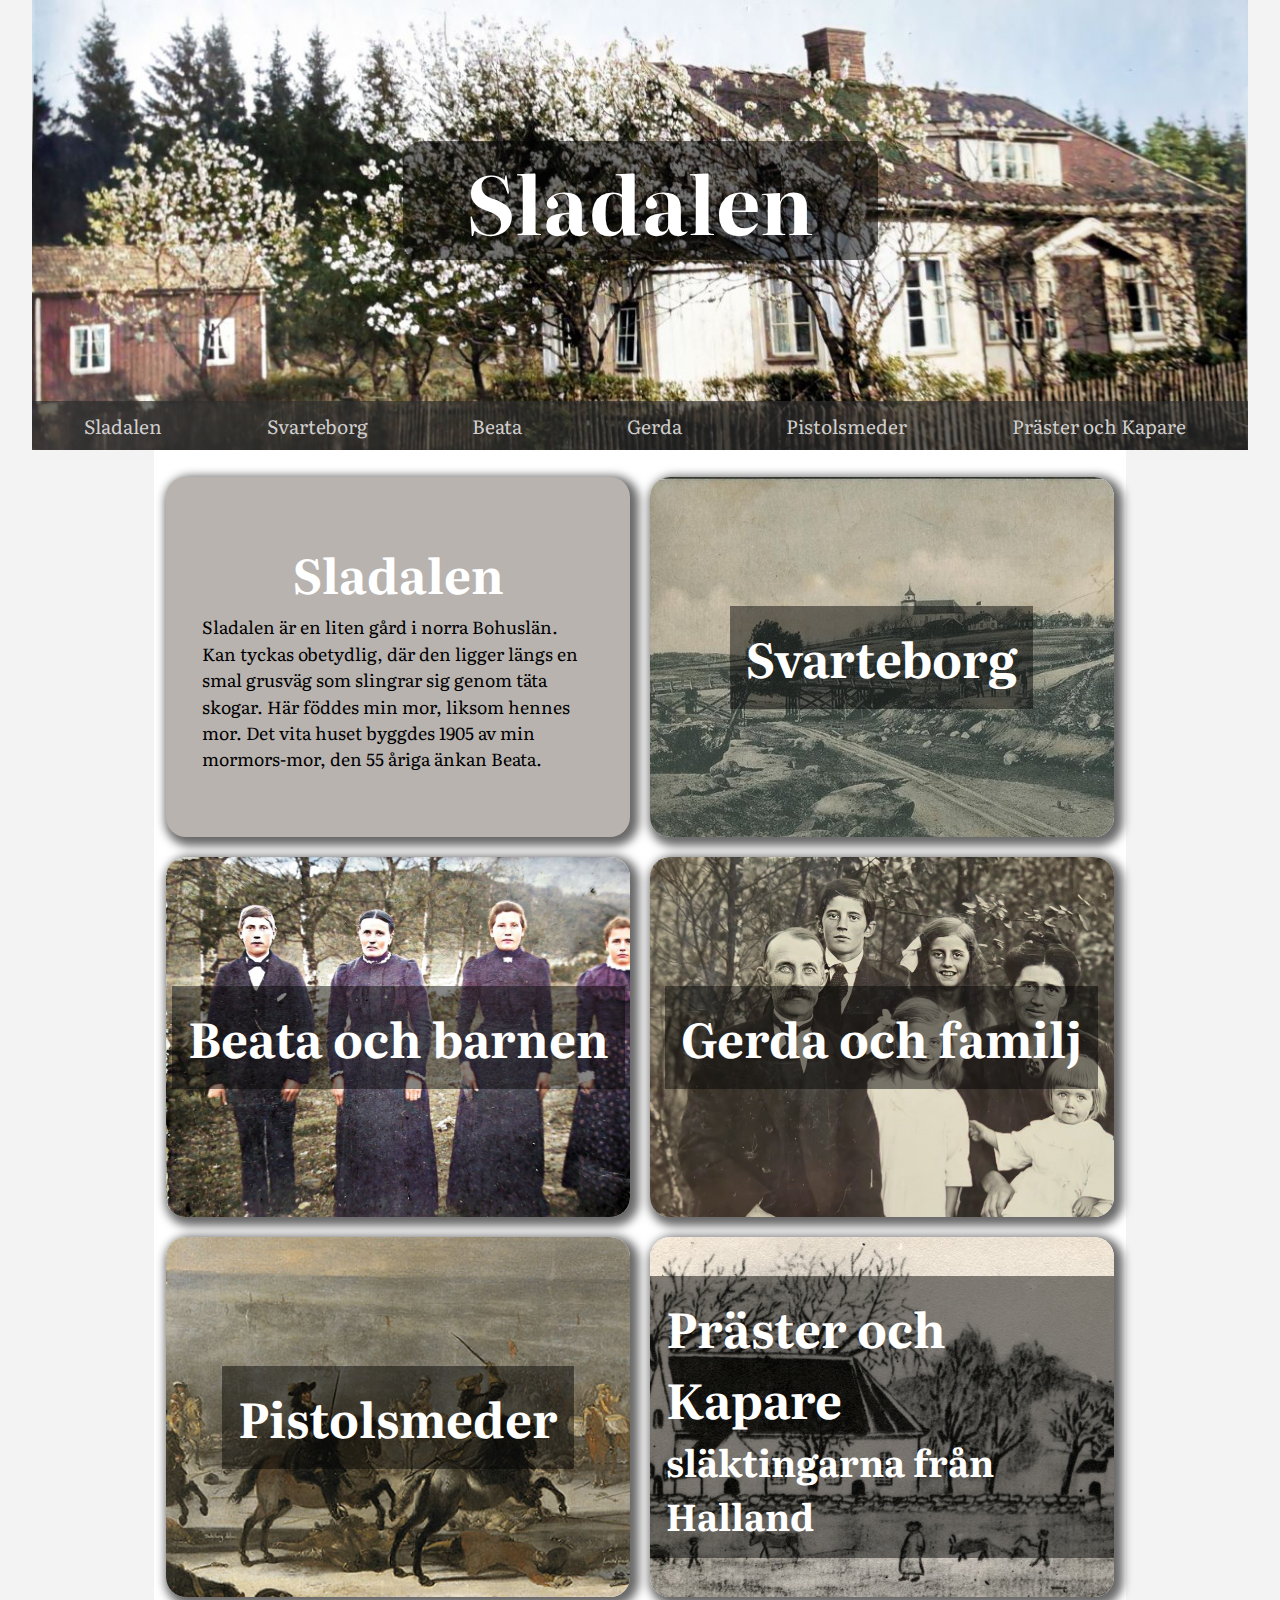
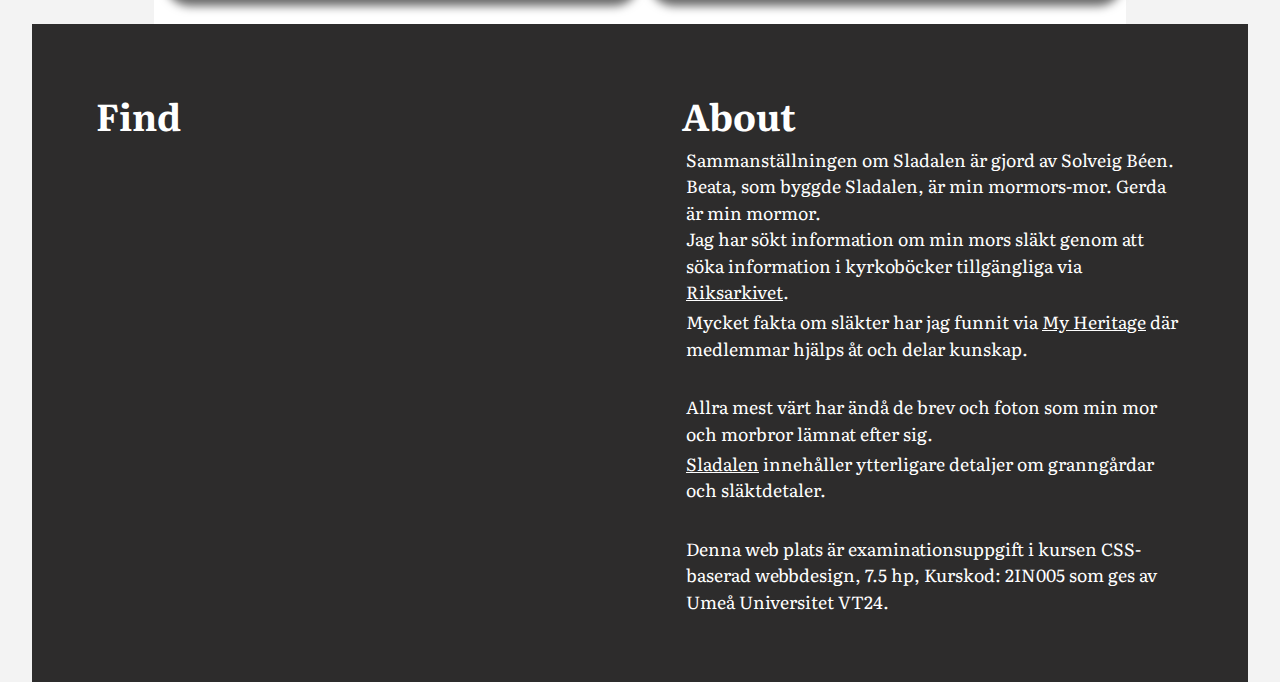
==== commit 39f3e69f: "Page Sladalen added" ====
--- a/index.html
+++ b/index.html
@@ -1,93 +1,159 @@
 <!DOCTYPE html>
 <html lang="sv">
-<head>
-  <meta charset="UTF-8">
-  <meta name="viewport" content="width=device-width, initial-scale=1.0">
-  <title>Sladalen</title>
-  <link rel="stylesheet" href="style.css">
+  <head>
+    <meta charset="UTF-8" />
+    <meta name="viewport" content="width=device-width, initial-scale=1.0" />
+    <title>Start - Sladalen</title>
+    <link rel="stylesheet" href="style.css" />
 
-  <link rel="preconnect" href="https://fonts.googleapis.com">
-  <link rel="preconnect" href="https://fonts.gstatic.com" crossorigin>
-  <link href="https://fonts.googleapis.com/css2?family=Hedvig+Letters+Serif:opsz@12..24&display=swap" rel="stylesheet">
+    <link rel="preconnect" href="https://fonts.googleapis.com" />
+    <link rel="preconnect" href="https://fonts.gstatic.com" crossorigin />
+    <link
+      href="https://fonts.googleapis.com/css2?family=Hedvig+Letters+Serif:opsz@12..24&display=swap"
+      rel="stylesheet"
+    />
 
-  <link rel="preconnect" href="https://fonts.googleapis.com">
-  <link rel="preconnect" href="https://fonts.gstatic.com" crossorigin>
-  <link href="https://fonts.googleapis.com/css2?family=Libre+Bodoni:wght@300&family=Literata:opsz@7..72&display=swap" rel="stylesheet">
-</head>
-<body>
-  <div id="content-container">
-    <header class="header__layout--large">
-      <div  class="header-title">
-        <h1 class="font--h1 font--white">Sladalen</h1>
-      </div>
-      <nav class="nav__container">
-        <ul class="menu">
-            <li class="menu__menuItem"><a href="/index.html">Sladalen</a></li>
-            <li class="menu__menuItem"><a href="./Svarteborg.html">Svarteborg</a></li>
-            <li class="menu__menuItem"><a href="/Beata.html">Beata</a ></li>
+    <link rel="preconnect" href="https://fonts.googleapis.com" />
+    <link rel="preconnect" href="https://fonts.gstatic.com" crossorigin />
+    <link
+      href="https://fonts.googleapis.com/css2?family=Libre+Bodoni:wght@300&family=Literata:opsz@7..72&display=swap"
+      rel="stylesheet"
+    />
+  </head>
+  <body>
+    <div id="content-container">
+      <header class="header__layout--large">
+        <div class="header-title">
+          <h1 class="font--h1 font--white">Sladalen</h1>
+        </div>
+        <nav class="nav__container">
+          <ul class="menu">
+            <li class="menu__menuItem">
+              <a href="./Sladalen.html">Sladalen</a>
+            </li>
+            <li class="menu__menuItem">
+              <a href="./Svarteborg.html">Svarteborg</a>
+            </li>
+            <li class="menu__menuItem"><a href="/Beata.html">Beata</a></li>
             <li class="menu__menuItem"><a href="/Gerda.html">Gerda</a></li>
-            <li class="menu__menuItem"><a href="/Pistolsmeder.html">Pistolsmeder</a></li>
-            <li class="menu__menuItem"><a href="#contact">Präster och Kapare</a></li>
-        </ul>
-      </nav>
-    </header>
-    <section class="section__container grid-template--2col-fixedHeight">
-
-        <div class=" section__card col-1" id="sladalen">
-          <h2 class="font--h2 font--black">Sladalen</h2>
-          <p class="font--text font--black">Sladalen är en liten gård i norra Bohuslän. Kan tyckas obetydlig, där den ligger längs en smal grusväg som slingrar sig genom täta skogar. Här föddes min mor, liksom hennes mor. Det vita huset byggdes 1905 av min mormors-mor, den 55 åriga änkan Beata.  </p>
-
+            <li class="menu__menuItem">
+              <a href="/Pistolsmeder.html">Pistolsmeder</a>
+            </li>
+            <li class="menu__menuItem">
+              <a href="./Priests.html">Präster och Kapare</a>
+            </li>
+          </ul>
+        </nav>
+      </header>
+      <section class="section__container grid-template--2col-fixedHeight">
+        <div class="section__card col-1" id="sladalen">
+          <h2 class="font--h2 font--black">
+            <a class="font--white link--noDecoration" href="./Sladalen.html"
+              >Sladalen</a
+            >
+          </h2>
+          <p class="font--text font--black">
+            Sladalen är en liten gård i norra Bohuslän. Kan tyckas obetydlig,
+            där den ligger längs en smal grusväg som slingrar sig genom täta
+            skogar. Här föddes min mor, liksom hennes mor. Det vita huset
+            byggdes 1905 av min mormors-mor, den 55 åriga änkan Beata.
+          </p>
         </div>
-        <div class=" section__card col-2" id="svarteborg">
+        <div class="section__card col-2" id="svarteborg">
           <div class="title-container">
-            <h2 class="font--h2 font--white"><a class="font--white link--noDecoration" href="./Svarteborg.html">Svarteborg</a></h2>
+            <h2 class="font--h2 font--white">
+              <a class="font--white link--noDecoration" href="./Svarteborg.html"
+                >Svarteborg</a
+              >
+            </h2>
           </div>
         </div>
-        <div class="section__card col-1"  id="beata">
+        <div class="section__card col-1" id="beata">
           <div class="title-container">
-            <h2 class="font--h2 font--white responsive-text"><a class="font--white link--noDecoration" href="./Beata.html">Beata och barnen</a></h2>
+            <h2 class="font--h2 font--white responsive-text">
+              <a class="font--white link--noDecoration" href="./Beata.html"
+                >Beata och barnen</a
+              >
+            </h2>
           </div>
         </div>
-        <div class="section__card col-2"  id="gerda">
+        <div class="section__card col-2" id="gerda">
           <div class="title-container">
-            <h2 class="font--h2 font--white"><a class="font--white link--noDecoration" href="./Gerda.html">Gerda och familj</a></h2>
+            <h2 class="font--h2 font--white">
+              <a class="font--white link--noDecoration" href="./Gerda.html"
+                >Gerda och familj</a
+              >
+            </h2>
           </div>
         </div>
 
         <div class="section__card col-1" id="pistolsmeder">
           <div class="title-container">
-            <h2 class="font--h2 font--white"><a class="font--white link--noDecoration" href="./Pistolsmeder.html">Pistolsmeder</a></h2>
+            <h2 class="font--h2 font--white">
+              <a
+                class="font--white link--noDecoration"
+                href="./Pistolsmeder.html"
+                >Pistolsmeder</a
+              >
+            </h2>
           </div>
         </div>
 
-        <div class="section__card col-2"  id="kapare">
+        <div class="section__card col-2" id="kapare">
           <div class="title-container">
-            <a class="font--white link--noDecoration" href="./Pistolsmeder.html"><h2 class="font--h2 font--white">Präster och Kapare</h2>
-            <h3 class="font--h3 font--white">släktingarna från Halland</h3></a>
+            <a class="font--white link--noDecoration" href="./Pistolsmeder.html"
+              ><h2 class="font--h2 font--white">Präster och Kapare</h2>
+              <h3 class="font--h3 font--white">släktingarna från Halland</h3></a
+            >
           </div>
-      </div>
-
-    </section>
-    <footer class="footer--style grid-template--2col"
-    >
-
-      <div class="footer__wrapper--layout col-1">
-        <h3 class="font--h3 font--white">Find</h3>
-        <iframe src="https://www.google.com/maps/embed?pb=!1m18!1m12!1m3!1d19124.78652272703!2d11.59828302241227!3d58.55956154463955!2m3!1f0!2f0!3f0!3m2!1i1024!2i768!4f13.1!3m3!1m2!1s0x4645ab4264852eb9%3A0x27697c1efc4f1403!2sSLADALEN%2011%2C%20450%2052%20Dingle!5e0!3m2!1sen!2sse!4v1706273907176!5m2!1sen!2sse" class="footer__map--style"  allowfullscreen="" loading="lazy" title="" referrerpolicy="no-referrer-when-downgrade"></iframe>
-      </div>
-      <div class="footer__wrapper--layout col-2">
-        <h3 class="font--h3 font--white">About</h3>
-        <p class="font--text font--white">Sammanställningen om Sladalen är gjord av Solveig Béen. Beata, som byggde Sladalen, är min mormors-mor. Gerda är min mormor.  <br>Jag har sökt information om min mors släkt genom att söka  information i kyrkoböcker tillgängliga via <a class="font--white" href="https://riksarkivet.se/start">Riksarkivet</a>.<br> </p>
-          <p class="font--text font--white">Mycket fakta om släkter har jag funnit via <a class="font--white" href="https://www.myheritage.se/">My Heritage</a> där medlemmar hjälps åt och delar kunskap.</p> <br> <p class="font--text font--white">Allra mest värt har ändå de brev och foton som min mor och morbror lämnat efter sig.</p>
-          <p class="font--text font--white"> <a class="font--white" href="https://sladalen.wordpress.com/">Sladalen</a> innehåller ytterligare detaljer om granngårdar och släktdetaler.
-        </p>
-        <br>
-        <p class="font--text font--white">Denna web plats är examinationsuppgift i kursen CSS-baserad webbdesign, 7.5 hp, Kurskod: 2IN005 som ges av Umeå Universitet VT24.</p>
-
-      </div>
-    </footer>
-
-  </div>
-
-</body>
-</html>+        </div>
+      </section>
+      <footer class="footer--style grid-template--2col">
+        <div class="footer__wrapper--layout col-1">
+          <h3 class="font--h3 font--white">Find</h3>
+          <iframe
+            src="https://www.google.com/maps/embed?pb=!1m18!1m12!1m3!1d19124.78652272703!2d11.59828302241227!3d58.55956154463955!2m3!1f0!2f0!3f0!3m2!1i1024!2i768!4f13.1!3m3!1m2!1s0x4645ab4264852eb9%3A0x27697c1efc4f1403!2sSLADALEN%2011%2C%20450%2052%20Dingle!5e0!3m2!1sen!2sse!4v1706273907176!5m2!1sen!2sse"
+            class="footer__map--style"
+            allowfullscreen=""
+            loading="lazy"
+            title=""
+            referrerpolicy="no-referrer-when-downgrade"
+          ></iframe>
+        </div>
+        <div class="footer__wrapper--layout col-2">
+          <h3 class="font--h3 font--white">About</h3>
+          <p class="font--text font--white">
+            Sammanställningen om Sladalen är gjord av Solveig Béen. Beata, som
+            byggde Sladalen, är min mormors-mor. Gerda är min mormor. <br />Jag
+            har sökt information om min mors släkt genom att söka information i
+            kyrkoböcker tillgängliga via
+            <a class="font--white" href="https://riksarkivet.se/start"             >Riksarkivet</a
+            >.<br />
+          </p>
+          <p class="font--text font--white">
+            Mycket fakta om släkter har jag funnit via
+            <a class="font--white" href="https://www.myheritage.se/"
+              >My Heritage</a>
+            där medlemmar hjälps åt och delar kunskap.
+          </p>
+          <br />
+          <p class="font--text font--white">
+            Allra mest värt har ändå de brev och foton som min mor och morbror
+            lämnat efter sig.
+          </p>
+          <p class="font--text font--white">
+            <a class="font--white" href="https://sladalen.wordpress.com/">Sladalen</a
+            >
+            innehåller ytterligare detaljer om granngårdar och släktdetaler.
+          </p>
+          <br />
+          <p class="font--text font--white">
+            Denna web plats är examinationsuppgift i kursen CSS-baserad
+            webbdesign, 7.5 hp, Kurskod: 2IN005 som ges av Umeå Universitet
+            VT24.
+          </p>
+        </div>
+      </footer>
+    </div>
+  </body>
+</html>
--- a/style.css
+++ b/style.css
@@ -1,53 +1,53 @@
 * {
-  padding:0;
-  margin:0;
+  padding: 0;
+  margin: 0;
   box-sizing: border-box;
-  font-family: 'Literata', serif;
+  font-family: "Literata", serif;
   color: rgb(0, 0, 0);
 }
 
 body {
   background-color: #f3f3f3;
-  width:100vw;
-} 
+  width: 100vw;
+}
 
 /*Common Font-styles */
 .font--h1 {
   font-size: 2rem;
   @media screen and (min-width: 768px) {
     font-size: 5rem;
-    }
+  }
 }
 
 .font--h2 {
-   font-size: 2rem;
-   @media screen and (min-width: 768px) {
+  font-size: 2rem;
+  @media screen and (min-width: 768px) {
     font-size: 3rem;
-    }
- }
+  }
+}
 
 .font--h3 {
   font-size: 1.5rem;
   @media screen and (min-width: 768px) {
-  font-size: 2.3rem;
+    font-size: 2.3rem;
   }
 }
 .font--text {
   font-size: 0.8rem;
   font-weight: 400;
   line-height: 150%;
-  margin:4px;
-  @media screen and (min-width: 768px) {
-  font-size: 1.1rem;
+  margin: 4px;
+  @media screen and (min-width: 768px) {
+    font-size: 1.1rem;
   }
 }
 
 .font--white {
-  color:white;
+  color: white;
 }
 
 .font--large {
-  font-size:1.2em;
+  font-size: 1.2em;
   font-weight: bold;
 }
 
@@ -61,27 +61,26 @@
 
 .list_element {
   margin: 2rem 3rem;
-  
-}
-
-.figure__wrapper{
-  padding:1.2rem;
+}
+
+.figure__wrapper {
+  padding: 1.2rem;
 }
 
 .image__element {
   max-width: 100%;
   height: auto;
   display: block;
-  margin-bottom:3vh;
-}
-
-.image__element--card-style{
+  margin-bottom: 3vh;
+}
+
+.image__element--card-style {
   border-radius: 20px;
   box-shadow: 4px 4px 15px 3px rgb(7, 7, 7);
 }
 
 .image__element--redsize {
-  max-width:30vw;
+  max-width: 30vw;
 }
 
 .image__element--circle {
@@ -90,103 +89,102 @@
 }
 
 .logo {
-  margin-left:2rem;
-  padding:1.5rem;
-  display:flex;
+  margin-left: 2rem;
+  padding: 1.5rem;
+  display: flex;
   flex-direction: column;
   align-items: center;
   @media screen and (min-width: 768px) {
     flex-direction: row;
     align-items: center;
-    gap:20px;
-  }
-}
-.logo__img{
-  height:6rem;
+    gap: 20px;
+  }
+}
+.logo__img {
+  height: 6rem;
   border-radius: 2rem;
-  box-shadow: 0px 0px 10px 4px rgb(25, 27, 27) ;
-  @media screen and (min-width: 768px) {
-    height:7rem;
+  box-shadow: 0px 0px 10px 4px rgb(25, 27, 27);
+  @media screen and (min-width: 768px) {
+    height: 7rem;
     border-radius: 3rem;
   }
 }
 
 .image__element--embedded {
-  float:right;
+  float: right;
 }
 
 /* Web Page structure */
 
 #content-container {
- max-width: 95vw;
+  max-width: 95vw;
   margin: 0 auto;
 }
 
 /*   Header   */
 
-.header__layout--large{
-  background-image: url('images/Sladalen4.jpg') ;
+.header__layout--large {
+  background-image: url("images/Sladalen4.jpg");
   background-size: cover;
   height: 25vh;
-  width:100%;
-  display:flex;
+  width: 100%;
+  display: flex;
   justify-content: space-between;
   @media screen and (min-width: 768px) {
     height: 50vh;
     flex-direction: column;
-    justify-content:space-between;
-  }
-}
-
-.header__layout--narrow{
+    justify-content: space-between;
+  }
+}
+
+.header__layout--narrow {
   background-color: #7d7d7d;
   height: 10rem;
-  width:100%;
-  display:flex;
+  width: 100%;
+  display: flex;
   justify-content: space-between;
-  position:fixed;
-  left:0;
-  box-shadow: 0px 4px 10px 8px rgb(105, 105, 105);
-  @media screen and (min-width: 768px) {
-    height: 13rem;
+  position: fixed;
+  left: 0;
+  box-shadow: 0px 4px 10px 8px rgb(113, 113, 113);
+  @media screen and (min-width: 768px) {
+    height: 14rem;
     flex-direction: column;
-    align-items: flex-start /* Center align horizontally and vertically */
-  }
-}
-
+    align-items: flex-start; /* Center align horizontally and vertically */
+  }
+}
 
 /*index page */
 .header-title {
-  margin:auto;
+  margin: auto;
   background-color: rgba(5, 5, 5, 0.545);
   @media screen and (min-width: 768px) {
     border-radius: 20px;
-    padding:0rem 4rem;
+    padding: 0rem 4rem;
   }
 }
 
 /*navigation menu */
 .nav__container {
   background-color: #1c1c1c;
-  padding:5px 0px 10px 10px;
+  padding: 5px 0px 10px 10px;
   @media screen and (min-width: 768px) {
     background-color: #2e2e2eae;
-    bottom: 0; 
-    width: 100%; 
-  } 
-} 
+    bottom: 0;
+    width: 100%;
+  }
+}
 
 .menu {
   list-style: none;
-  display:flex;
+  display: flex;
   flex-direction: column;
-  justify-content: space-around; 
-  @media screen and (min-width: 768px) {
-    flex-direction: row; 
-    justify-content: space-around; 
+  justify-content: space-around;
+  @media screen and (min-width: 768px) {
+    flex-direction: row;
+    justify-content: space-around;
     align-items: center;
-  }   
-} 
+  }
+}
 
 .menu__menuItem {
   font-size: 0.7rem;
@@ -194,121 +192,119 @@
   margin-right: 20px;
   @media screen and (min-width: 768px) {
     font-size: 1.2rem;
-  }  
- }
+  }
+}
 
 .menu__menuItem a {
-  color:#d0cfce;
+  color: #d0cfce;
   text-decoration: none;
-} 
+}
 
 .menu__menuItem a:hover {
   font-weight: bold;
-  color:white;
-} 
+  color: white;
+}
 .link--noDecoration {
   text-decoration: none;
 }
 
- /* Main Content */
- /*==========================*/
+/* Main Content */
+/*==========================*/
 
 .section__container {
   background: white;
-  padding:  3vh 1vw;
-  width:100%;
-  margin:auto;
-  @media screen and (min-width: 768px) {
-    width:80%;
+  padding: 3vh 1vw;
+  width: 100%;
+  margin: auto;
+  @media screen and (min-width: 768px) {
+    width: 80%;
     padding: 3vh 1vw;
-   } 
-}
-
-.section__container--lower{
+  }
+}
+
+.section__container--lower {
   padding-top: 11rem;
   @media screen and (min-width: 768px) {
-    padding-top:15rem;
-   } 
+    padding-top: 15rem;
+  }
 }
 
 /* for Index-page layout*/
 .grid-template--2col-fixedHeight {
-  display:grid;
-  gap:10px;
-  grid-template-columns: 1fr ;
+  display: grid;
+  gap: 10px;
+  grid-template-columns: 1fr;
   grid-auto-rows: 30vh;
   @media screen and (min-width: 768px) {
     grid-template-columns: 1fr 1fr;
     grid-auto-rows: 40vh;
-    gap:20px;
-   } 
+    gap: 20px;
+  }
 }
 
 /* content page layout */
 .grid-template--2col {
-  display:grid;
-  gap:10px;
-  grid-template-columns: 1fr ;
+  display: grid;
+  gap: 10px;
+  grid-template-columns: 1fr;
   @media screen and (min-width: 768px) {
     grid-template-columns: 1fr 1fr;
-    gap:20px;
-   } 
+    gap: 20px;
+  }
 }
 
 .grid-template--3col {
-  display:grid;
-  gap:10px;
-  grid-template-columns: 1fr ;
+  display: grid;
+  gap: 10px;
+  grid-template-columns: 1fr;
   @media screen and (min-width: 768px) {
     grid-template-columns: 2fr 1fr;
-    gap:20px;
-   } 
+    gap: 20px;
+  }
 }
 
 .grid-template--2-1col {
-  display:grid;
-  gap:10px;
-  grid-template-columns: 1fr ;
+  display: grid;
+  gap: 10px;
+  grid-template-columns: 1fr;
   @media screen and (min-width: 768px) {
     grid-template-columns: 1fr 2fr;
-    gap:20px;
-   } 
+    gap: 20px;
+  }
 }
 
 .grid-template--5col {
-  display:grid;
-  gap:10px;
-  grid-template-columns: 1fr ;
+  display: grid;
+  gap: 10px;
+  grid-template-columns: 1fr;
   @media screen and (min-width: 768px) {
     grid-template-columns: repeat(5, 1fr);
-    gap:20px;
-   }
+    gap: 20px;
+  }
 }
 
 /* position in grid */
 .col-1 {
   grid-column-start: 1;
 }
-.col-2{
+.col-2 {
   grid-column-start: 1;
   @media screen and (min-width: 768px) {
     grid-column-start: 2;
-   } 
-}
-
+  }
+}
 
 /* General center vertical alignment */
 .container__flex {
-  display:flex;
+  display: flex;
   flex-direction: column;
   align-items: center;
 }
 
-
 /* Index page card style */
-.section__card{ 
+.section__card {
   background-size: cover;
-  display:flex;
+  display: flex;
   align-items: center;
   justify-content: center;
   /*transition:2s ease; /* Adding transition for smooth effect */
@@ -319,91 +315,78 @@
 }
 .title-container {
   background-color: rgba(5, 5, 5, 0.478);
-  padding:1rem;
-  transition:  1s ease; /* Adding transition for smooth effect */
+  padding: 1rem;
+  transition: 1s ease; /* Adding transition for smooth effect */
   justify-self: center;
 }
 
 .title-container:hover {
   background-color: black;
-  padding:2rem 1rem;
+  padding: 2rem 1rem;
   border-radius: 20px;
 }
 
-
-
 /* content page style */
-.section__container--white-layout{ 
+.section__container--white-layout {
   background-color: white;
-  padding:20px;
-  @media screen and (min-width: 768px) {
-   padding:20px;
-  }
-}
-
-.section__container--grey-layout{ 
+  padding: 20px;
+  @media screen and (min-width: 768px) {
+    padding: 20px;
+  }
+}
+
+.section__container--grey-layout {
   background-color: rgb(216, 224, 225);
-  padding:20px;
-  @media screen and (min-width: 768px) {
-   padding:20px;
-  }
-}
-
-
-
+  padding: 20px;
+  @media screen and (min-width: 768px) {
+    padding: 20px;
+  }
+}
 
 /* Footer */
 .footer--style {
   background-color: rgb(45, 44, 44);
-  padding:1rem;
-@media screen and (min-width: 768px) {
-  padding:2rem;
- } 
-}
-.footer__wrapper--layout{
-  padding:2rem; 
- 
+  padding: 1rem;
+  @media screen and (min-width: 768px) {
+    padding: 2rem;
+  }
+}
+.footer__wrapper--layout {
+  padding: 2rem;
 }
 .footer__map--style {
-  width:100%;
-   height:300px; 
-   border:0; 
-   margin-top:1rem;
-}
-
+  width: 100%;
+  height: 300px;
+  border: 0;
+  margin-top: 1rem;
+}
 
 /* Section Content Cards */
 #sladalen {
   background-color: #b8b3af;
-  padding:1rem;
+  padding: 1rem;
   flex-direction: column;
   @media screen and (min-width: 768px) {
-    padding:2rem;
-   }
+    padding: 2rem;
+  }
 }
 
 #svarteborg {
-  background-image: url('images/Svarteborg1.jpg');
- }
+  background-image: url("images/Svarteborg1.jpg");
+}
 
 #beata {
-  background-image: url('images/Beata_m_barn.jpg');
+  background-image: url("images/Beata_m_barn.jpg");
 }
 
 #gerda {
-  background-image: url('images/Gerda1.jpg');
+  background-image: url("images/Gerda1.jpg");
 }
 
 #pistolsmeder {
-  background-image:url('images/pistolsmed.jpg') ;
+  background-image: url("images/pistolsmed.jpg");
 }
 
 #kapare {
-  background-image: url('images/ölmevallakyrka.jpg')
-}
-
-
-
-
-
-
+  background-image: url("images/ölmevallakyrka.jpg");
+}
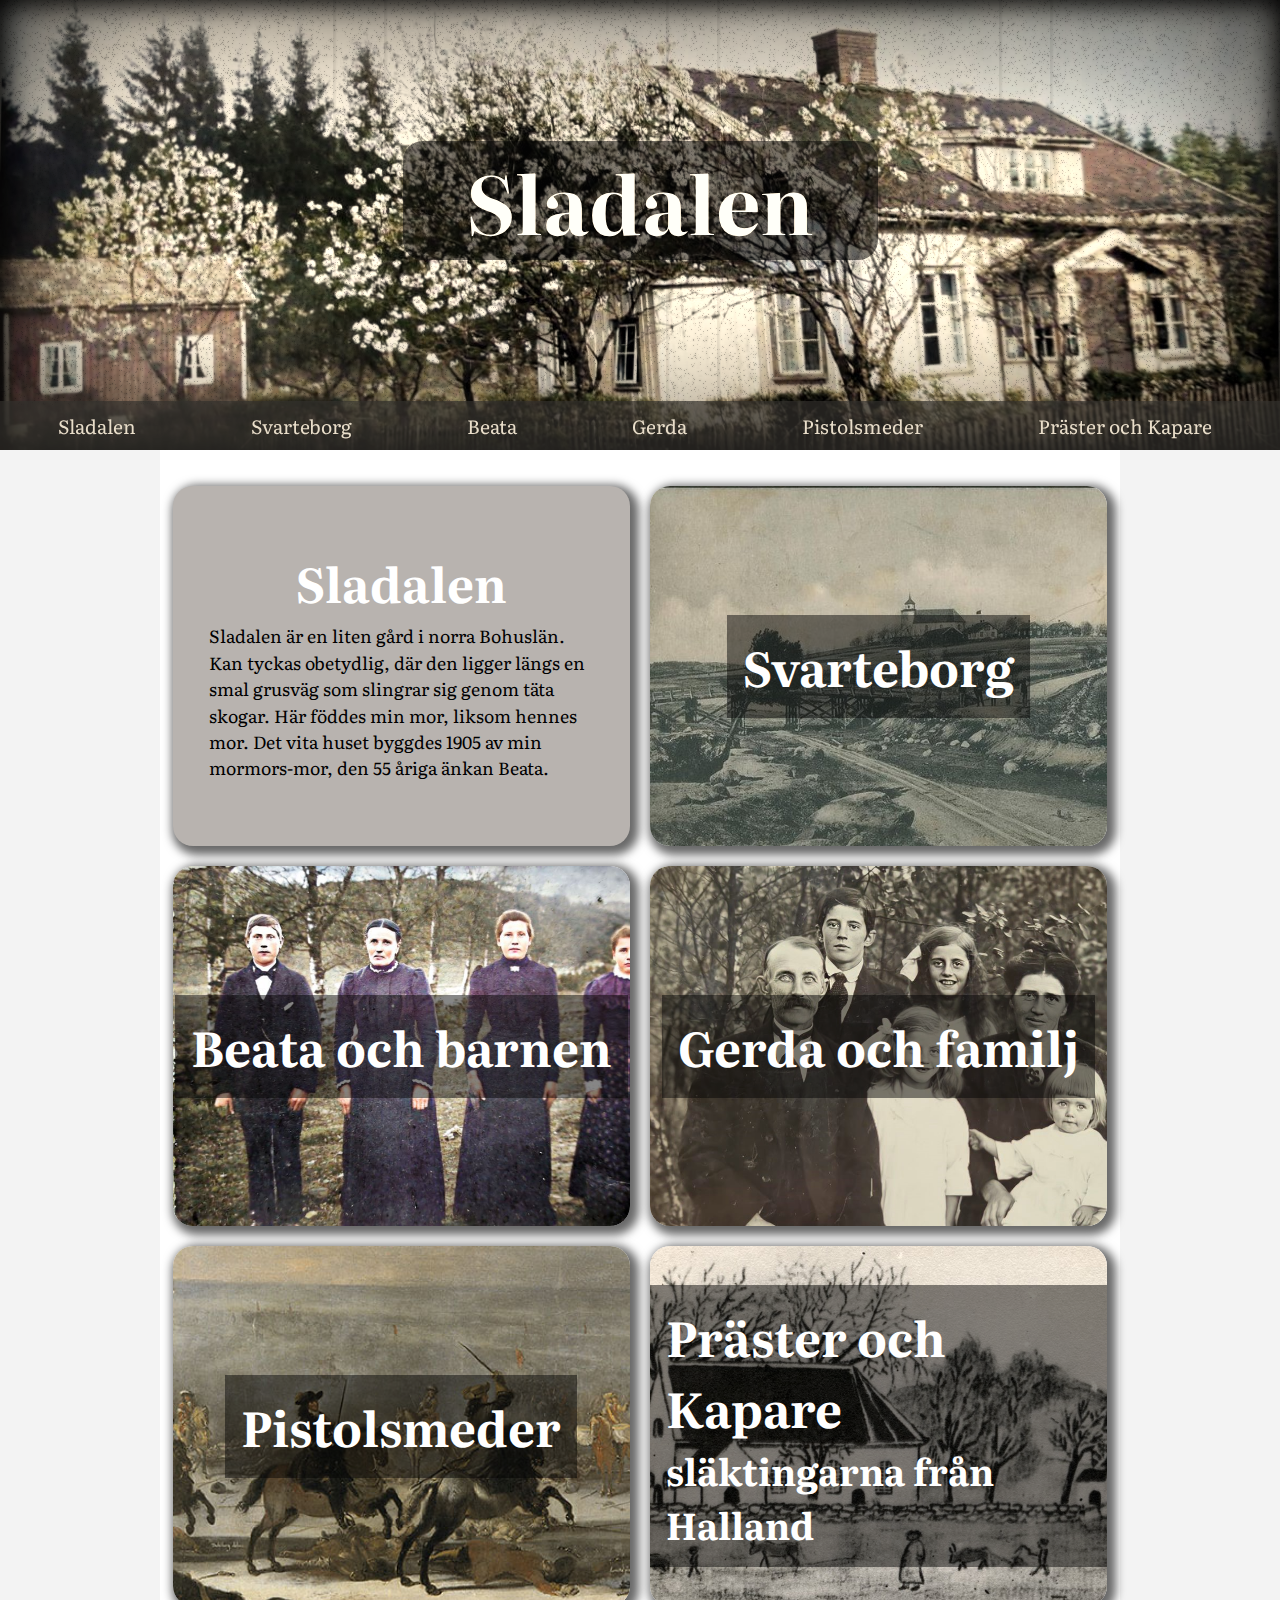
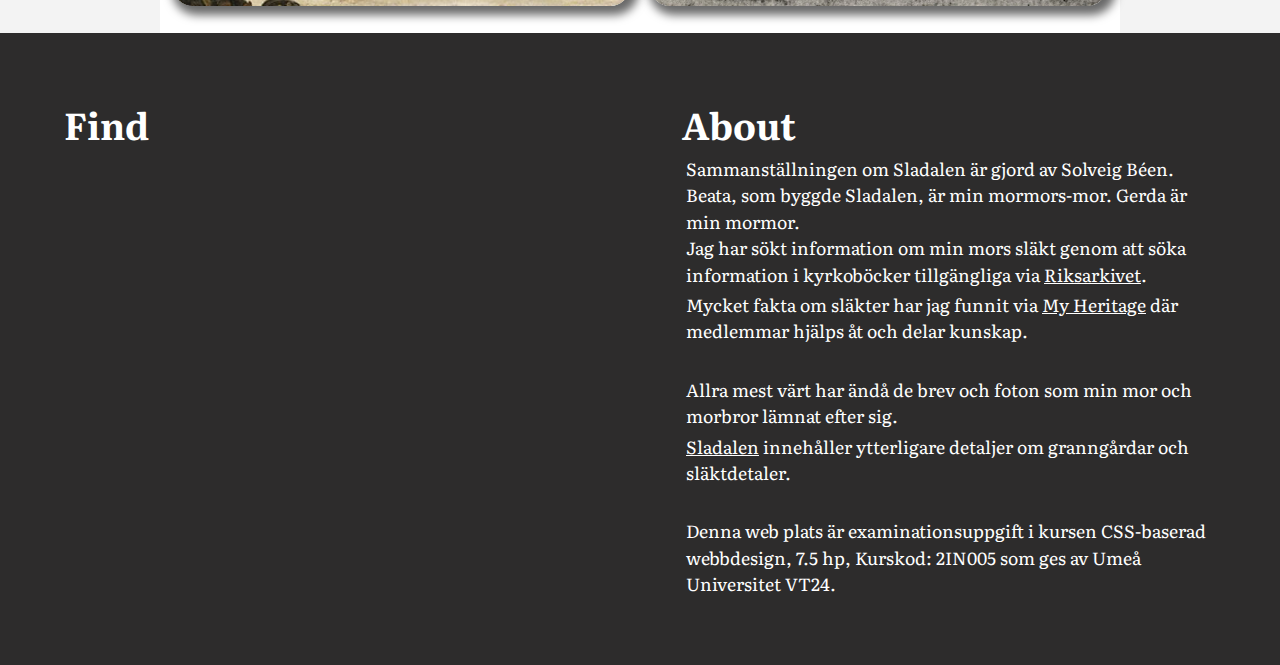
==== commit 37054ed3: "animation working" ====
--- a/index.html
+++ b/index.html
@@ -5,155 +5,161 @@
     <meta name="viewport" content="width=device-width, initial-scale=1.0" />
     <title>Start - Sladalen</title>
     <link rel="stylesheet" href="style.css" />
+    <link rel="stylesheet" href="styleAnimation.css" />
 
     <link rel="preconnect" href="https://fonts.googleapis.com" />
     <link rel="preconnect" href="https://fonts.gstatic.com" crossorigin />
     <link
       href="https://fonts.googleapis.com/css2?family=Hedvig+Letters+Serif:opsz@12..24&display=swap"
-      rel="stylesheet"
-    />
+      rel="stylesheet" />
 
     <link rel="preconnect" href="https://fonts.googleapis.com" />
     <link rel="preconnect" href="https://fonts.gstatic.com" crossorigin />
     <link
       href="https://fonts.googleapis.com/css2?family=Libre+Bodoni:wght@300&family=Literata:opsz@7..72&display=swap"
-      rel="stylesheet"
-    />
+      rel="stylesheet" />
   </head>
   <body>
     <div id="content-container">
-      <header class="header__layout--large">
-        <div class="header-title">
-          <h1 class="font--h1 font--white">Sladalen</h1>
-        </div>
-        <nav class="nav__container">
-          <ul class="menu">
-            <li class="menu__menuItem">
-              <a href="./Sladalen.html">Sladalen</a>
-            </li>
-            <li class="menu__menuItem">
-              <a href="./Svarteborg.html">Svarteborg</a>
-            </li>
-            <li class="menu__menuItem"><a href="/Beata.html">Beata</a></li>
-            <li class="menu__menuItem"><a href="/Gerda.html">Gerda</a></li>
-            <li class="menu__menuItem">
-              <a href="/Pistolsmeder.html">Pistolsmeder</a>
-            </li>
-            <li class="menu__menuItem">
-              <a href="./Priests.html">Präster och Kapare</a>
-            </li>
-          </ul>
-        </nav>
-      </header>
-      <section class="section__container grid-template--2col-fixedHeight">
-        <div class="section__card col-1" id="sladalen">
-          <h2 class="font--h2 font--black">
-            <a class="font--white link--noDecoration" href="./Sladalen.html"
-              >Sladalen</a
-            >
-          </h2>
-          <p class="font--text font--black">
-            Sladalen är en liten gård i norra Bohuslän. Kan tyckas obetydlig,
-            där den ligger längs en smal grusväg som slingrar sig genom täta
-            skogar. Här föddes min mor, liksom hennes mor. Det vita huset
-            byggdes 1905 av min mormors-mor, den 55 åriga änkan Beata.
-          </p>
-        </div>
-        <div class="section__card col-2" id="svarteborg">
-          <div class="title-container">
-            <h2 class="font--h2 font--white">
-              <a class="font--white link--noDecoration" href="./Svarteborg.html"
-                >Svarteborg</a
-              >
-            </h2>
-          </div>
-        </div>
-        <div class="section__card col-1" id="beata">
-          <div class="title-container">
-            <h2 class="font--h2 font--white responsive-text">
-              <a class="font--white link--noDecoration" href="./Beata.html"
-                >Beata och barnen</a
-              >
-            </h2>
-          </div>
-        </div>
-        <div class="section__card col-2" id="gerda">
-          <div class="title-container">
-            <h2 class="font--h2 font--white">
-              <a class="font--white link--noDecoration" href="./Gerda.html"
-                >Gerda och familj</a
-              >
-            </h2>
+      <div class="background">
+        <div class="film">
+          <div class="effect">
+            <div class="grain"></div>
           </div>
         </div>
 
-        <div class="section__card col-1" id="pistolsmeder">
-          <div class="title-container">
-            <h2 class="font--h2 font--white">
-              <a
-                class="font--white link--noDecoration"
-                href="./Pistolsmeder.html"
-                >Pistolsmeder</a
-              >
-            </h2>
+        <header class="header__layout--large">
+          <div class="header-title">
+            <h1 class="font--h1 font--white">Sladalen</h1>
           </div>
+          <nav class="nav__container">
+            <ul class="menu">
+              <li class="menu__menuItem">
+                <a href="./Sladalen.html">Sladalen</a>
+              </li>
+              <li class="menu__menuItem">
+                <a href="./Svarteborg.html">Svarteborg</a>
+              </li>
+              <li class="menu__menuItem"><a href="/Beata.html">Beata</a></li>
+              <li class="menu__menuItem"><a href="/Gerda.html">Gerda</a></li>
+              <li class="menu__menuItem">
+                <a href="/Pistolsmeder.html">Pistolsmeder</a>
+              </li>
+              <li class="menu__menuItem">
+                <a href="./Priests.html">Präster och Kapare</a>
+              </li>
+            </ul>
+          </nav>
+        </header>
+      </div>
+    </div>
+    <section class="section__container grid-template--2col-fixedHeight">
+      <div class="section__card col-1" id="sladalen">
+        <h2 class="font--h2 font--black">
+          <a class="font--white link--noDecoration" href="./Sladalen.html"
+            >Sladalen</a
+          >
+        </h2>
+        <p class="font--text font--black">
+          Sladalen är en liten gård i norra Bohuslän. Kan tyckas obetydlig, där
+          den ligger längs en smal grusväg som slingrar sig genom täta skogar.
+          Här föddes min mor, liksom hennes mor. Det vita huset byggdes 1905 av
+          min mormors-mor, den 55 åriga änkan Beata.
+        </p>
+      </div>
+      <div class="section__card col-2" id="svarteborg">
+        <div class="title-container">
+          <h2 class="font--h2 font--white">
+            <a class="font--white link--noDecoration" href="./Svarteborg.html"
+              >Svarteborg</a
+            >
+          </h2>
         </div>
+      </div>
+      <div class="section__card col-1" id="beata">
+        <div class="title-container">
+          <h2 class="font--h2 font--white responsive-text">
+            <a class="font--white link--noDecoration" href="./Beata.html"
+              >Beata och barnen</a
+            >
+          </h2>
+        </div>
+      </div>
+      <div class="section__card col-2" id="gerda">
+        <div class="title-container">
+          <h2 class="font--h2 font--white">
+            <a class="font--white link--noDecoration" href="./Gerda.html"
+              >Gerda och familj</a
+            >
+          </h2>
+        </div>
+      </div>
 
-        <div class="section__card col-2" id="kapare">
-          <div class="title-container">
+      <div class="section__card col-1" id="pistolsmeder">
+        <div class="title-container">
+          <h2 class="font--h2 font--white">
             <a class="font--white link--noDecoration" href="./Pistolsmeder.html"
-              ><h2 class="font--h2 font--white">Präster och Kapare</h2>
-              <h3 class="font--h3 font--white">släktingarna från Halland</h3></a
+              >Pistolsmeder</a
             >
-          </div>
+          </h2>
         </div>
-      </section>
-      <footer class="footer--style grid-template--2col">
-        <div class="footer__wrapper--layout col-1">
-          <h3 class="font--h3 font--white">Find</h3>
-          <iframe
-            src="https://www.google.com/maps/embed?pb=!1m18!1m12!1m3!1d19124.78652272703!2d11.59828302241227!3d58.55956154463955!2m3!1f0!2f0!3f0!3m2!1i1024!2i768!4f13.1!3m3!1m2!1s0x4645ab4264852eb9%3A0x27697c1efc4f1403!2sSLADALEN%2011%2C%20450%2052%20Dingle!5e0!3m2!1sen!2sse!4v1706273907176!5m2!1sen!2sse"
-            class="footer__map--style"
-            allowfullscreen=""
-            loading="lazy"
-            title=""
-            referrerpolicy="no-referrer-when-downgrade"
-          ></iframe>
+      </div>
+
+      <div class="section__card col-2" id="kapare">
+        <div class="title-container">
+          <a class="font--white link--noDecoration" href="./Pistolsmeder.html"
+            ><h2 class="font--h2 font--white">Präster och Kapare</h2>
+            <h3 class="font--h3 font--white">släktingarna från Halland</h3></a
+          >
         </div>
-        <div class="footer__wrapper--layout col-2">
-          <h3 class="font--h3 font--white">About</h3>
-          <p class="font--text font--white">
-            Sammanställningen om Sladalen är gjord av Solveig Béen. Beata, som
-            byggde Sladalen, är min mormors-mor. Gerda är min mormor. <br />Jag
-            har sökt information om min mors släkt genom att söka information i
-            kyrkoböcker tillgängliga via
-            <a class="font--white" href="https://riksarkivet.se/start"             >Riksarkivet</a
-            >.<br />
-          </p>
-          <p class="font--text font--white">
-            Mycket fakta om släkter har jag funnit via
-            <a class="font--white" href="https://www.myheritage.se/"
-              >My Heritage</a>
-            där medlemmar hjälps åt och delar kunskap.
-          </p>
-          <br />
-          <p class="font--text font--white">
-            Allra mest värt har ändå de brev och foton som min mor och morbror
-            lämnat efter sig.
-          </p>
-          <p class="font--text font--white">
-            <a class="font--white" href="https://sladalen.wordpress.com/">Sladalen</a
-            >
-            innehåller ytterligare detaljer om granngårdar och släktdetaler.
-          </p>
-          <br />
-          <p class="font--text font--white">
-            Denna web plats är examinationsuppgift i kursen CSS-baserad
-            webbdesign, 7.5 hp, Kurskod: 2IN005 som ges av Umeå Universitet
-            VT24.
-          </p>
-        </div>
-      </footer>
-    </div>
+      </div>
+    </section>
+    <footer class="footer--style grid-template--2col">
+      <div class="footer__wrapper--layout col-1">
+        <h3 class="font--h3 font--white">Find</h3>
+        <iframe
+          src="https://www.google.com/maps/embed?pb=!1m18!1m12!1m3!1d19124.78652272703!2d11.59828302241227!3d58.55956154463955!2m3!1f0!2f0!3f0!3m2!1i1024!2i768!4f13.1!3m3!1m2!1s0x4645ab4264852eb9%3A0x27697c1efc4f1403!2sSLADALEN%2011%2C%20450%2052%20Dingle!5e0!3m2!1sen!2sse!4v1706273907176!5m2!1sen!2sse"
+          class="footer__map--style"
+          allowfullscreen=""
+          loading="lazy"
+          title=""
+          referrerpolicy="no-referrer-when-downgrade"></iframe>
+      </div>
+      <div class="footer__wrapper--layout col-2">
+        <h3 class="font--h3 font--white">About</h3>
+        <p class="font--text font--white">
+          Sammanställningen om Sladalen är gjord av Solveig Béen. Beata, som
+          byggde Sladalen, är min mormors-mor. Gerda är min mormor. <br />Jag
+          har sökt information om min mors släkt genom att söka information i
+          kyrkoböcker tillgängliga via
+          <a class="font--white" href="https://riksarkivet.se/start"
+            >Riksarkivet</a
+          >.<br />
+        </p>
+        <p class="font--text font--white">
+          Mycket fakta om släkter har jag funnit via
+          <a class="font--white" href="https://www.myheritage.se/"
+            >My Heritage</a
+          >
+          där medlemmar hjälps åt och delar kunskap.
+        </p>
+        <br />
+        <p class="font--text font--white">
+          Allra mest värt har ändå de brev och foton som min mor och morbror
+          lämnat efter sig.
+        </p>
+        <p class="font--text font--white">
+          <a class="font--white" href="https://sladalen.wordpress.com/"
+            >Sladalen</a
+          >
+          innehåller ytterligare detaljer om granngårdar och släktdetaler.
+        </p>
+        <br />
+        <p class="font--text font--white">
+          Denna web plats är examinationsuppgift i kursen CSS-baserad
+          webbdesign, 7.5 hp, Kurskod: 2IN005 som ges av Umeå Universitet VT24.
+        </p>
+      </div>
+    </footer>
   </body>
 </html>
--- a/style.css
+++ b/style.css
@@ -13,23 +13,23 @@
 
 /*Common Font-styles */
 .font--h1 {
-  font-size: 2rem;
-  @media screen and (min-width: 768px) {
-    font-size: 5rem;
+  font-size: 3em;
+  @media screen and (min-width: 768px) {
+    font-size: 5em;
   }
 }
 
 .font--h2 {
-  font-size: 2rem;
-  @media screen and (min-width: 768px) {
-    font-size: 3rem;
+  font-size: 2em;
+  @media screen and (min-width: 768px) {
+    font-size: 3em;
   }
 }
 
 .font--h3 {
-  font-size: 1.5rem;
-  @media screen and (min-width: 768px) {
-    font-size: 2.3rem;
+  font-size: 1.5em;
+  @media screen and (min-width: 768px) {
+    font-size: 2.3em;
   }
 }
 .font--text {
@@ -38,7 +38,7 @@
   line-height: 150%;
   margin: 4px;
   @media screen and (min-width: 768px) {
-    font-size: 1.1rem;
+    font-size: 1.1em;
   }
 }
 
@@ -60,18 +60,17 @@
 }
 
 .list_element {
-  margin: 2rem 3rem;
+  margin: 2em 3em;
 }
 
 .figure__wrapper {
-  padding: 1.2rem;
+  padding: 1.2em;
 }
 
 .image__element {
-  max-width: 100%;
-  height: auto;
-  display: block;
-  margin-bottom: 3vh;
+  max-inline-size: 100%;
+  block-size: auto;
+  margin-bottom: 1em;
 }
 
 .image__element--card-style {
@@ -84,13 +83,13 @@
 }
 
 .image__element--circle {
-  border-radius: 50rem;
+  border-radius: 50em;
   box-shadow: 4px 4px 10px 5px rgb(105, 105, 105);
 }
 
 .logo {
-  margin-left: 2rem;
-  padding: 1.5rem;
+  margin-left: 1.5em;
+  padding: 1.5em;
   display: flex;
   flex-direction: column;
   align-items: center;
@@ -101,13 +100,19 @@
   }
 }
 .logo__img {
-  height: 6rem;
-  border-radius: 2rem;
+  height: 6em;
+  border-radius: 2em;
   box-shadow: 0px 0px 10px 4px rgb(25, 27, 27);
   @media screen and (min-width: 768px) {
-    height: 7rem;
-    border-radius: 3rem;
-  }
+    height: 7em;
+
+    transition: box-shadow 4000ms;
+  }
+}
+
+.logo__img:hover {
+  box-shadow: 0px 0px 20px 5px rgb(228, 222, 211);
+  transition: box-shadow 500ms;
 }
 
 .image__element--embedded {
@@ -117,19 +122,21 @@
 /* Web Page structure */
 
 #content-container {
-  max-width: 95vw;
+  max-width: 100vw;
   margin: 0 auto;
+  position: relative;
 }
 
 /*   Header   */
 
 .header__layout--large {
-  background-image: url("images/Sladalen4.jpg");
-  background-size: cover;
+  /*background-image: url("images/Sladalen4.jpg");
+  background-size: cover;*/
   height: 25vh;
   width: 100%;
   display: flex;
   justify-content: space-between;
+  /*position: fixed;*/
   @media screen and (min-width: 768px) {
     height: 50vh;
     flex-direction: column;
@@ -160,12 +167,19 @@
   @media screen and (min-width: 768px) {
     border-radius: 20px;
     padding: 0rem 4rem;
+    transition: 2s;
+    &:hover {
+      letter-spacing: 10px;
+      transform: scale(1.3);
+      transition: 1000ms cubic-bezier(0.175, 0.885, 0.32, 1.275);
+    }
   }
 }
 
 /*navigation menu */
 .nav__container {
-  background-color: #1c1c1c;
+  z-index: 4;
+  background-color: #2e2e2eae;
   padding: 5px 0px 10px 10px;
   @media screen and (min-width: 768px) {
     background-color: #2e2e2eae;
@@ -216,8 +230,10 @@
   padding: 3vh 1vw;
   width: 100%;
   margin: auto;
-  @media screen and (min-width: 768px) {
-    width: 80%;
+
+  @media screen and (min-width: 768px) {
+    width: 75%;
+
     padding: 3vh 1vw;
   }
 }
@@ -235,10 +251,12 @@
   gap: 10px;
   grid-template-columns: 1fr;
   grid-auto-rows: 30vh;
+  padding-top: 26vh;
   @media screen and (min-width: 768px) {
     grid-template-columns: 1fr 1fr;
     grid-auto-rows: 40vh;
     gap: 20px;
+    padding-top: 54vh;
   }
 }
 
--- a/styleAnimation.css
+++ b/styleAnimation.css
@@ -0,0 +1,220 @@
+/* Old film Effect CSS animation, modified from https://codepen.io/josetxu/pen/yLjwOwQ  */
+
+.background {
+  background-image: url("/images/Sladalen4.jpg");
+  width: 100vw;
+  height: 25vh;
+  position: absolute;
+  overflow: hidden;
+  top: 0;
+  z-index: 1;
+  /*
+  position: relative;
+  
+  /*display: flex;
+  align-items: center;
+  justify-content: center;   */
+  filter: sepia(0.35);
+  background-size: cover;
+  transition: all 0.5s ease 0s;
+  @media screen and (min-width: 768px) {
+    height: 50vh;
+  }
+}
+.background:before {
+  position: absolute;
+  width: 100%;
+  z-index: -2;
+}
+.background:after {
+  position: absolute;
+  top: 0;
+  z-index: -2;
+  content: "";
+  width: 100%;
+  height: 100%;
+  box-shadow: 0 0 20vmin 0vmin #000 inset, 0 0 3vmin 0.5vmin #000 inset,
+    0 0 1vmin 1vmin #000;
+}
+
+.film,
+.effect {
+  position: absolute;
+  z-index: -2;
+  top: 0;
+  width: 100%;
+  height: 100%;
+  filter: blur(0.45px) drop-shadow(0px 0px 0px #fff1);
+}
+
+.film:after,
+.effect:after {
+  content: "";
+  width: 120%;
+  height: 100%;
+  position: absolute;
+
+  top: 0;
+  top: 0;
+  left: 0;
+
+  opacity: 0.5;
+  animation: film-scratch 0.45s steps(1) infinite;
+  background: repeating-linear-gradient(
+    90deg,
+    #0002 0 2px,
+    transparent 4px 37vmin
+  );
+}
+
+.effect:after {
+  position: absolute;
+  top: 0;
+  left: 30%;
+  z-index: -2;
+  animation: effect-scratch 2s infinite;
+}
+
+.grain {
+  width: 100%;
+  height: 100%;
+  z-index: -2;
+}
+
+.grain:after {
+  position: absolute;
+
+  top: 0;
+  z-index: -2;
+  content: "";
+  width: 110%;
+  height: 110%;
+  top: -20%;
+  left: -5%;
+  opacity: 0.25;
+  background-image: repeating-conic-gradient(
+      #000 0%,
+      transparent 0.00003%,
+      transparent 0.0005%,
+      transparent 0.00095%
+    ),
+    repeating-conic-gradient(
+      #000 0%,
+      transparent 0.00005%,
+      transparent 0.00015%,
+      transparent 0.0009%
+    );
+  animation: grain 0.5s steps(1) infinite;
+  filter: drop-shadow(0px 0px 1px black);
+}
+
+@keyframes grain {
+  0%,
+  100% {
+    transform: translate(0, 0);
+  }
+  10% {
+    transform: translate(-1%, -1%);
+  }
+  20% {
+    transform: translate(1%, 1%);
+  }
+  30% {
+    transform: translate(-2%, -2%);
+  }
+  40% {
+    transform: translate(3%, 3%);
+  }
+  50% {
+    transform: translate(-3%, -3%);
+  }
+  60% {
+    transform: translate(4%, 4%);
+  }
+  70% {
+    transform: translate(-4%, -4%);
+  }
+  80% {
+    transform: translate(2%, 2%);
+  }
+  90% {
+    transform: translate(-3%, -3%);
+  }
+}
+
+@keyframes film-scratch {
+  0%,
+  100% {
+    transform: translateX(0);
+    opacity: 0.5;
+  }
+  10% {
+    transform: translateX(-1%);
+  }
+  20% {
+    transform: translateX(1%);
+  }
+  30% {
+    transform: translateX(-2%);
+    opacity: 0.75;
+  }
+  40% {
+    transform: translateX(3%);
+  }
+  50% {
+    transform: translateX(-3%);
+    opacity: 0.5;
+  }
+  60% {
+    transform: translateX(8%);
+  }
+  70% {
+    transform: translateX(-3%);
+  }
+  80% {
+    transform: translateX(10%);
+    opacity: 0.25;
+  }
+  90% {
+    transform: translateX(-2%);
+  }
+}
+
+@keyframes effect-scratch {
+  0% {
+    transform: translateX(0);
+    opacity: 0.75;
+  }
+  10% {
+    transform: translateX(-1%);
+  }
+  20% {
+    transform: translateX(1%);
+  }
+  30% {
+    transform: translateX(-2%);
+  }
+  40% {
+    transform: translateX(3%);
+  }
+  50% {
+    transform: translateX(-3%);
+    opacity: 0.5;
+  }
+  60% {
+    transform: translateX(8%);
+  }
+  70% {
+    transform: translateX(-3%);
+  }
+  80% {
+    transform: translateX(10%);
+    opacity: 0.25;
+  }
+  90% {
+    transform: translateX(20%);
+  }
+  100% {
+    transform: translateX(30%);
+  }
+}
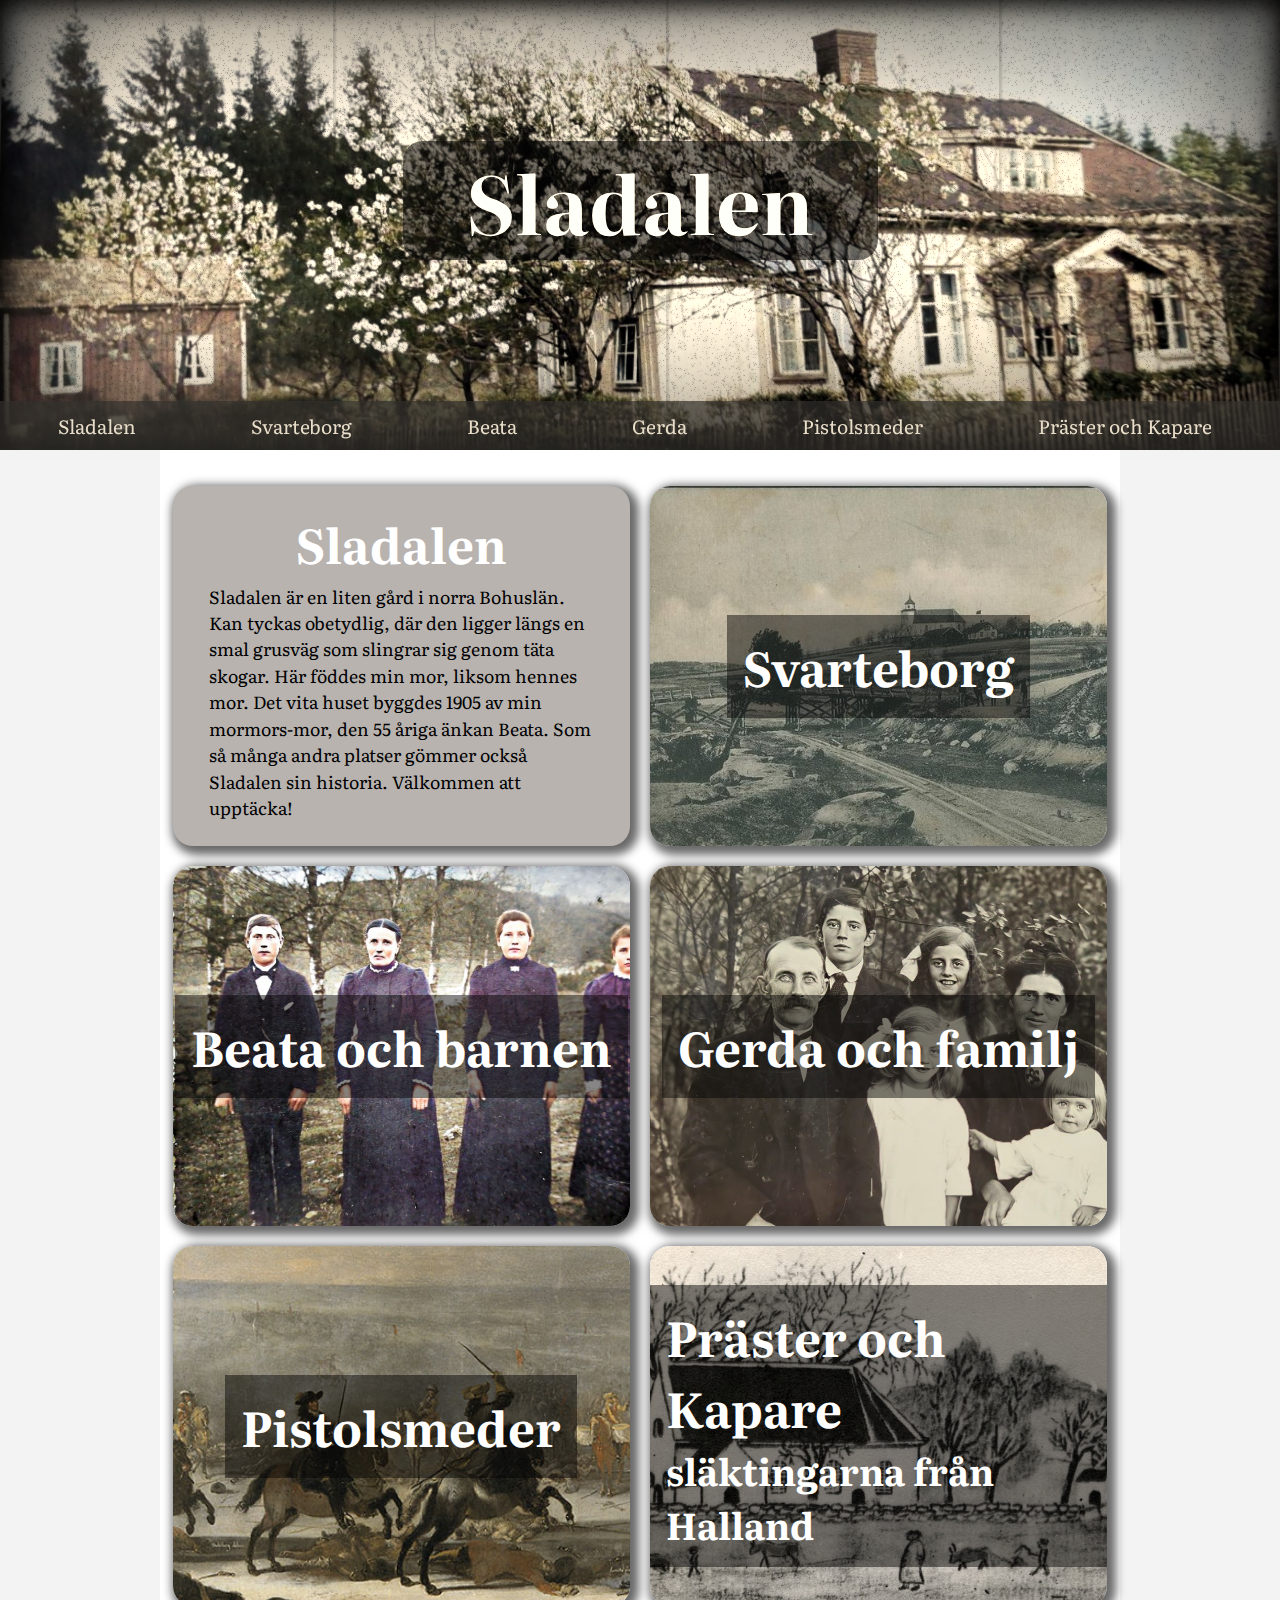
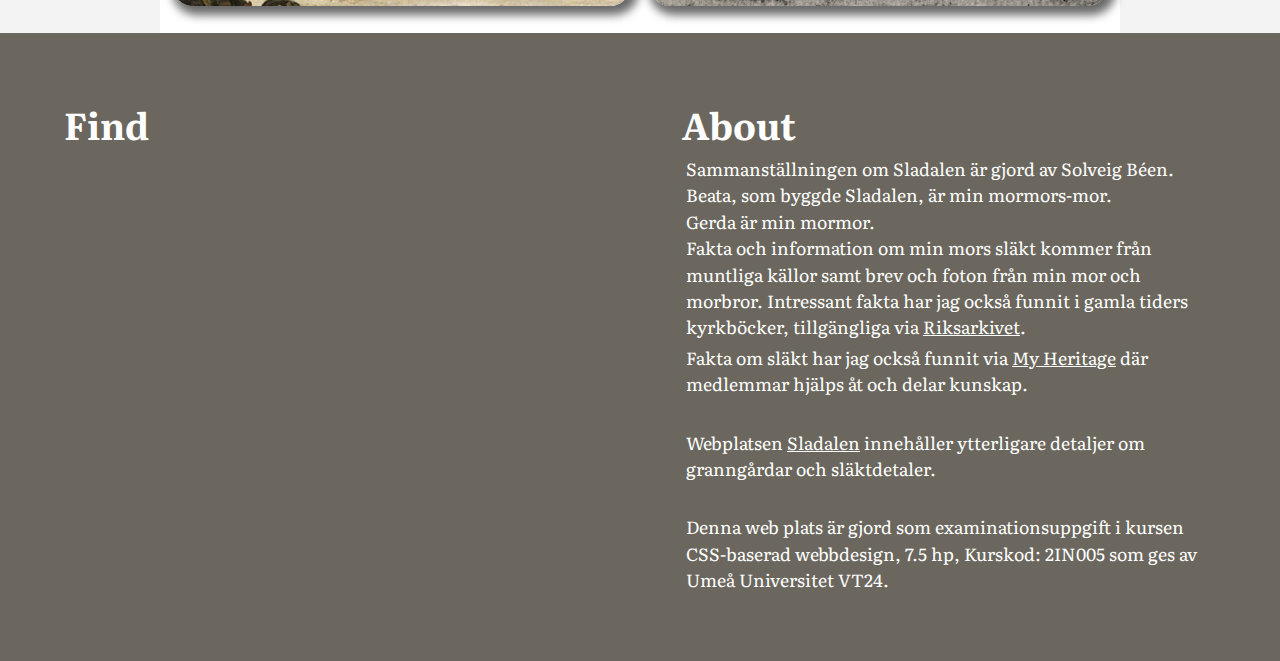
==== commit c8fab2ad: "div rättningar, + ankarlänkar" ====
--- a/index.html
+++ b/index.html
@@ -64,7 +64,7 @@
           Sladalen är en liten gård i norra Bohuslän. Kan tyckas obetydlig, där
           den ligger längs en smal grusväg som slingrar sig genom täta skogar.
           Här föddes min mor, liksom hennes mor. Det vita huset byggdes 1905 av
-          min mormors-mor, den 55 åriga änkan Beata.
+          min mormors-mor, den 55 åriga änkan Beata. Som så många andra platser gömmer också Sladalen  sin historia. Välkommen att upptäcka!
         </p>
       </div>
       <div class="section__card col-2" id="svarteborg">
@@ -128,27 +128,26 @@
       <div class="footer__wrapper--layout col-2">
         <h3 class="font--h3 font--white">About</h3>
         <p class="font--text font--white">
-          Sammanställningen om Sladalen är gjord av Solveig Béen. Beata, som
-          byggde Sladalen, är min mormors-mor. Gerda är min mormor. <br />Jag
-          har sökt information om min mors släkt genom att söka information i
-          kyrkoböcker tillgängliga via
+          Sammanställningen om Sladalen är gjord av Solveig Béen. <br />Beata,
+          som byggde Sladalen, är min mormors-mor.<br />
+          Gerda är min mormor. <br />Fakta och information om min mors släkt
+          kommer från muntliga källor samt brev och foton från min mor och morbror. Intressant fakta har jag också funnit i
+          gamla tiders kyrkböcker,
+          tillgängliga via
           <a class="font--white" href="https://riksarkivet.se/start"
             >Riksarkivet</a
           >.<br />
         </p>
         <p class="font--text font--white">
-          Mycket fakta om släkter har jag funnit via
+          Fakta om släkt har jag också funnit via
           <a class="font--white" href="https://www.myheritage.se/"
             >My Heritage</a
           >
           där medlemmar hjälps åt och delar kunskap.
         </p>
         <br />
-        <p class="font--text font--white">
-          Allra mest värt har ändå de brev och foton som min mor och morbror
-          lämnat efter sig.
-        </p>
-        <p class="font--text font--white">
+       
+        <p class="font--text font--white">Webplatsen 
           <a class="font--white" href="https://sladalen.wordpress.com/"
             >Sladalen</a
           >
@@ -156,7 +155,7 @@
         </p>
         <br />
         <p class="font--text font--white">
-          Denna web plats är examinationsuppgift i kursen CSS-baserad
+          Denna web plats är gjord som examinationsuppgift i kursen CSS-baserad
           webbdesign, 7.5 hp, Kurskod: 2IN005 som ges av Umeå Universitet VT24.
         </p>
       </div>
--- a/style.css
+++ b/style.css
@@ -13,23 +13,23 @@
 
 /*Common Font-styles */
 .font--h1 {
-  font-size: 3em;
-  @media screen and (min-width: 768px) {
-    font-size: 5em;
+  font-size: 3rem;
+  @media screen and (min-width: 768px) {
+    font-size: 5rem;
   }
 }
 
 .font--h2 {
-  font-size: 2em;
-  @media screen and (min-width: 768px) {
-    font-size: 3em;
+  font-size: 2rem;
+  @media screen and (min-width: 768px) {
+    font-size: 3rem;
   }
 }
 
 .font--h3 {
-  font-size: 1.5em;
-  @media screen and (min-width: 768px) {
-    font-size: 2.3em;
+  font-size: 1.5rem;
+  @media screen and (min-width: 768px) {
+    font-size: 2.3rem;
   }
 }
 .font--text {
@@ -144,8 +144,10 @@
   }
 }
 
+
+
 .header__layout--narrow {
-  background-color: #7d7d7d;
+  background-color: #9d988b;
   height: 10rem;
   width: 100%;
   display: flex;
@@ -336,6 +338,7 @@
   padding: 1rem;
   transition: 1s ease; /* Adding transition for smooth effect */
   justify-self: center;
+  z-index: 4;
 }
 
 .title-container:hover {
@@ -354,7 +357,7 @@
 }
 
 .section__container--grey-layout {
-  background-color: rgb(216, 224, 225);
+  background-color: rgb(225, 223, 216);
   padding: 20px;
   @media screen and (min-width: 768px) {
     padding: 20px;
@@ -363,7 +366,7 @@
 
 /* Footer */
 .footer--style {
-  background-color: rgb(45, 44, 44);
+  background-color: #6b675e;
   padding: 1rem;
   @media screen and (min-width: 768px) {
     padding: 2rem;
@@ -408,3 +411,13 @@
 #kapare {
   background-image: url("images/ölmevallakyrka.jpg");
 }
+
+/*för att kompensera fixed header när ankarlänken scrollar.*/
+#ChristinaDahl:target,
+#GertAntonsson:target,
+#JohnAntonsson:target {
+  scroll-margin-top: 12rem;
+   @media screen and (min-width: 768px) {
+    scroll-margin-top: 17rem;
+  }
+}
--- a/styleAnimation.css
+++ b/styleAnimation.css
@@ -8,12 +8,6 @@
   overflow: hidden;
   top: 0;
   z-index: 1;
-  /*
-  position: relative;
-  
-  /*display: flex;
-  align-items: center;
-  justify-content: center;   */
   filter: sepia(0.35);
   background-size: cover;
   transition: all 0.5s ease 0s;
@@ -21,15 +15,12 @@
     height: 50vh;
   }
 }
-.background:before {
-  position: absolute;
-  width: 100%;
-  z-index: -2;
-}
+
+/*   för att blurra ramen på header */
 .background:after {
   position: absolute;
   top: 0;
-  z-index: -2;
+  z-index: -2; /*för att title transistion ska funka*/
   content: "";
   width: 100%;
   height: 100%;
@@ -46,18 +37,16 @@
   height: 100%;
   filter: blur(0.45px) drop-shadow(0px 0px 0px #fff1);
 }
-
+/* vertikala fladdrande linjer */
 .film:after,
 .effect:after {
   content: "";
   width: 120%;
   height: 100%;
   position: absolute;
-
   top: 0;
   top: 0;
   left: 0;
-
   opacity: 0.5;
   animation: film-scratch 0.45s steps(1) infinite;
   background: repeating-linear-gradient(
@@ -66,8 +55,7 @@
     transparent 4px 37vmin
   );
 }
-
-.effect:after {
+*/ .effect:after {
   position: absolute;
   top: 0;
   left: 30%;
@@ -83,7 +71,6 @@
 
 .grain:after {
   position: absolute;
-
   top: 0;
   z-index: -2;
   content: "";
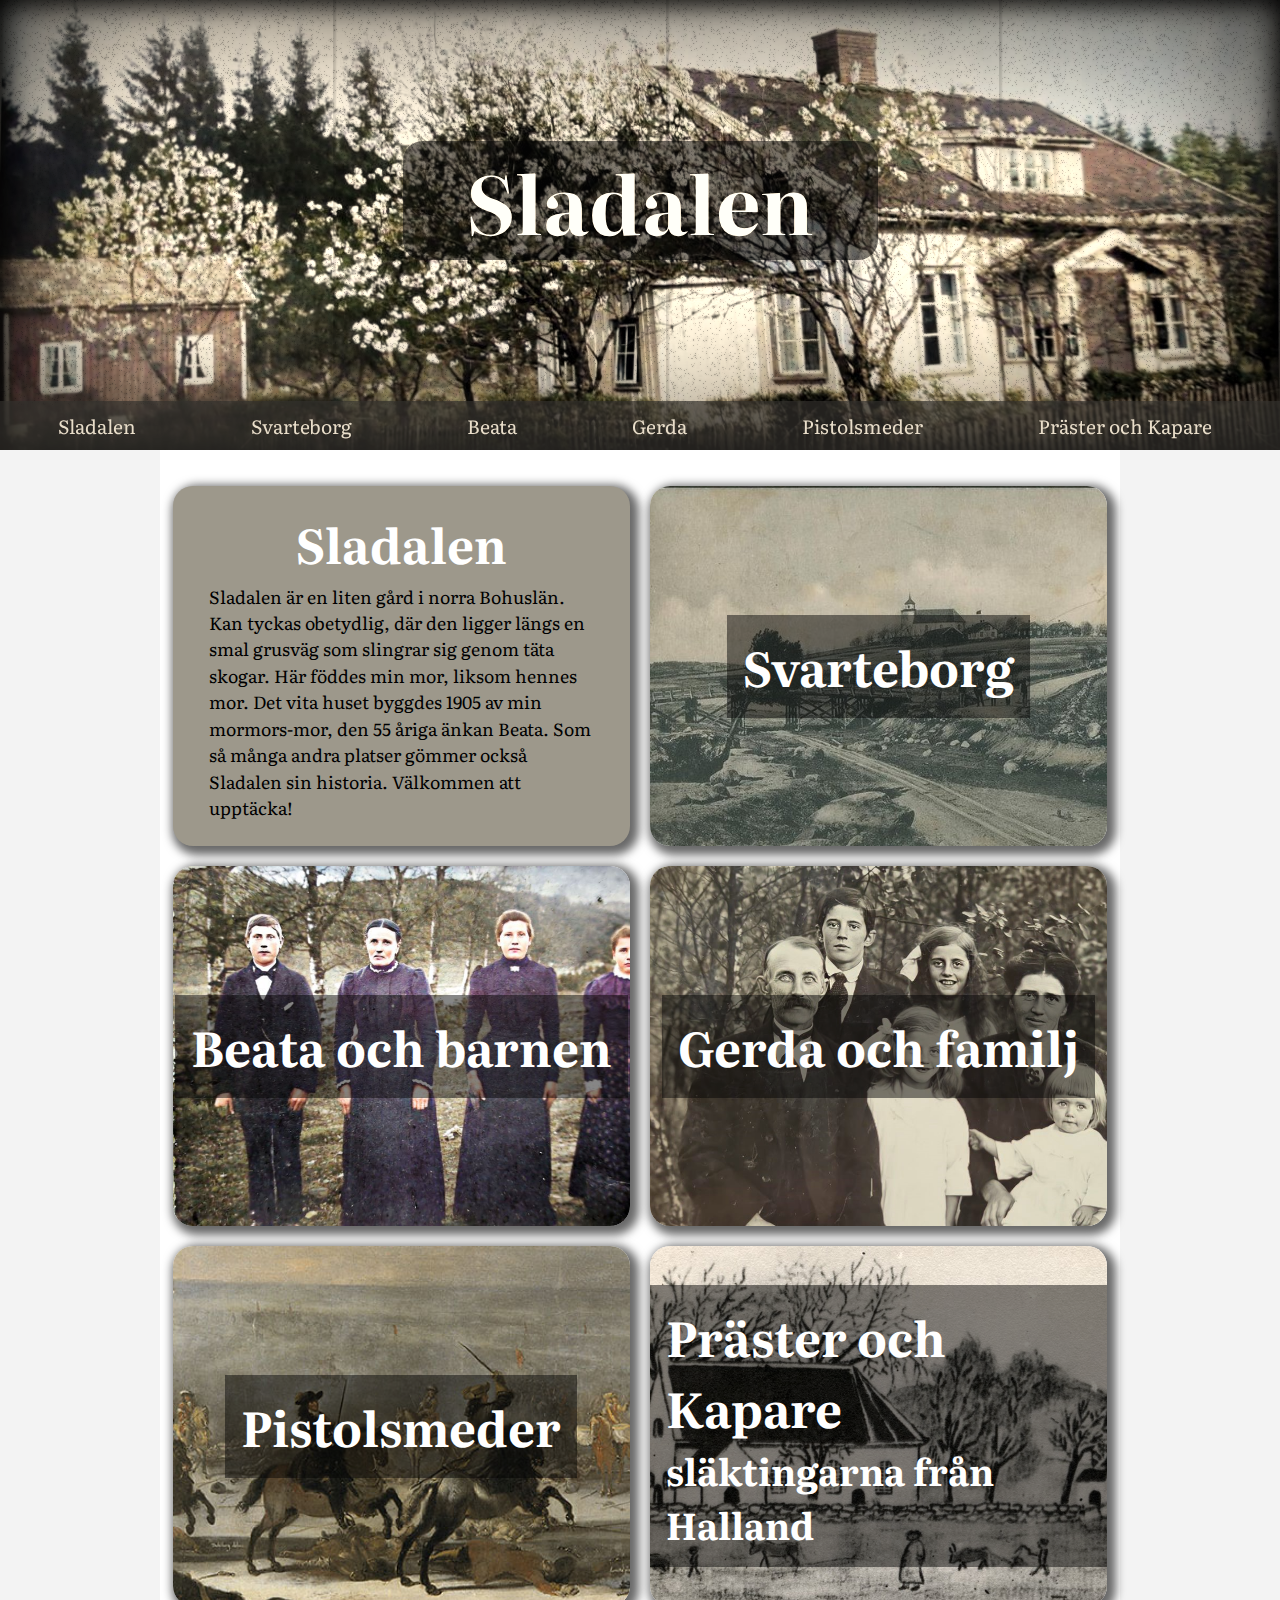
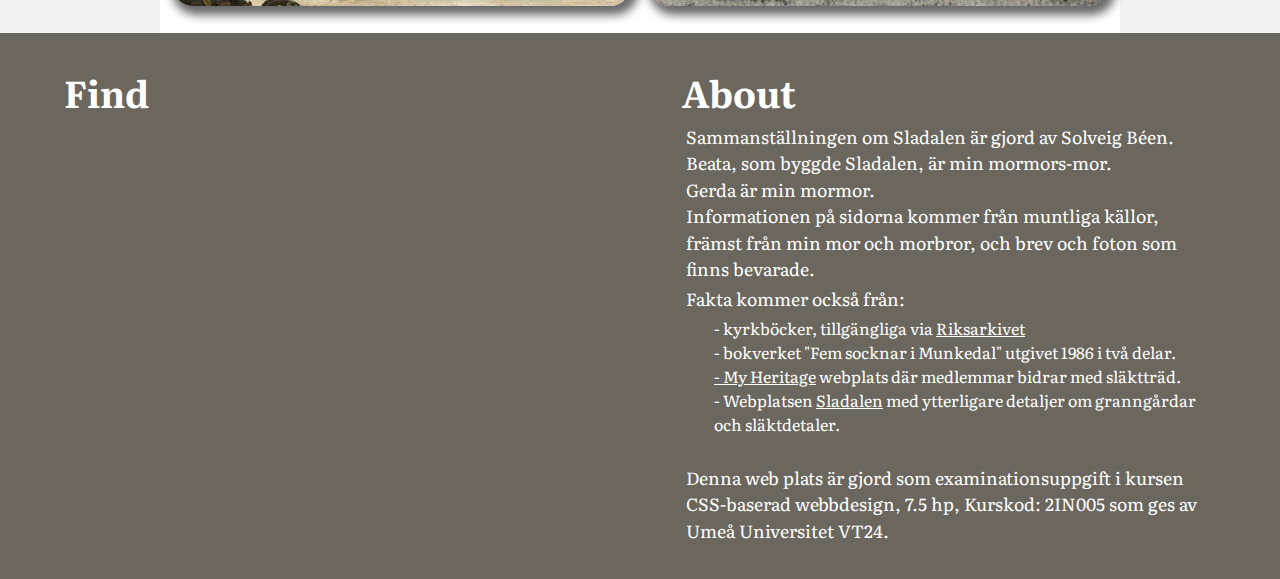
==== commit 56967dd1: "updated footer" ====
--- a/index.html
+++ b/index.html
@@ -64,7 +64,8 @@
           Sladalen är en liten gård i norra Bohuslän. Kan tyckas obetydlig, där
           den ligger längs en smal grusväg som slingrar sig genom täta skogar.
           Här föddes min mor, liksom hennes mor. Det vita huset byggdes 1905 av
-          min mormors-mor, den 55 åriga änkan Beata. Som så många andra platser gömmer också Sladalen  sin historia. Välkommen att upptäcka!
+          min mormors-mor, den 55 åriga änkan Beata. Som så många andra platser
+          gömmer också Sladalen sin historia. Välkommen att upptäcka!
         </p>
       </div>
       <div class="section__card col-2" id="svarteborg">
@@ -130,29 +131,36 @@
         <p class="font--text font--white">
           Sammanställningen om Sladalen är gjord av Solveig Béen. <br />Beata,
           som byggde Sladalen, är min mormors-mor.<br />
-          Gerda är min mormor. <br />Fakta och information om min mors släkt
-          kommer från muntliga källor samt brev och foton från min mor och morbror. Intressant fakta har jag också funnit i
-          gamla tiders kyrkböcker,
-          tillgängliga via
-          <a class="font--white" href="https://riksarkivet.se/start"
-            >Riksarkivet</a
-          >.<br />
+          Gerda är min mormor. <br />Informationen på sidorna kommer från
+          muntliga källor, främst från min mor och morbror, och brev och foton
+          som finns bevarade. <br />
         </p>
-        <p class="font--text font--white">
-          Fakta om släkt har jag också funnit via
-          <a class="font--white" href="https://www.myheritage.se/"
-            >My Heritage</a
-          >
-          där medlemmar hjälps åt och delar kunskap.
-        </p>
-        <br />
-       
-        <p class="font--text font--white">Webplatsen 
-          <a class="font--white" href="https://sladalen.wordpress.com/"
-            >Sladalen</a
-          >
-          innehåller ytterligare detaljer om granngårdar och släktdetaler.
-        </p>
+
+        <p class="font--text font--white">Fakta kommer också från:</p>
+        <ul class="list_element-nodeco">
+          <li class="font--white">
+            - kyrkböcker, tillgängliga via
+            <a class="font--white" href="https://riksarkivet.se/start"
+              >Riksarkivet</a
+            >
+          </li>
+          <li class="font--white">
+            - bokverket "Fem socknar i Munkedal" utgivet 1986 i två delar.
+          </li>
+          <li class="font--white">
+            <a class="font--white" href="https://www.myheritage.se/"
+              >- My Heritage</a
+            >
+            webplats där medlemmar bidrar med släktträd.
+          </li>
+          <li class="font--white">
+            - Webplatsen
+            <a class="font--white" href="https://sladalen.wordpress.com/"
+              >Sladalen</a
+            >
+            med ytterligare detaljer om granngårdar och släktdetaler.
+          </li>
+        </ul>
         <br />
         <p class="font--text font--white">
           Denna web plats är gjord som examinationsuppgift i kursen CSS-baserad
--- a/style.css
+++ b/style.css
@@ -1,8 +1,16 @@
+:root{
+
+  --clr--primary: rgb(225, 223, 216);   /*content background*/
+  --clr-secondary:#9d988b;    /*header, card*/
+  --clr-accent:#6b675e;     /*footer*/
+  --ff-base: "Literata", serif;
+}
+
 * {
   padding: 0;
   margin: 0;
   box-sizing: border-box;
-  font-family: "Literata", serif;
+  font-family: var(--ff-base);
   color: rgb(0, 0, 0);
 }
 
@@ -47,7 +55,7 @@
 }
 
 .font--large {
-  font-size: 1.2em;
+  font-size: 1.25em;
   font-weight: bold;
 }
 
@@ -61,6 +69,11 @@
 
 .list_element {
   margin: 2em 3em;
+}
+
+.list_element-nodeco{
+ list-style:none;
+ margin-left:2rem; 
 }
 
 .figure__wrapper {
@@ -119,15 +132,13 @@
   float: right;
 }
 
-/* Web Page structure */
+/* Index-page */
 
 #content-container {
   max-width: 100vw;
   margin: 0 auto;
   position: relative;
 }
-
-/*   Header   */
 
 .header__layout--large {
   /*background-image: url("images/Sladalen4.jpg");
@@ -143,25 +154,6 @@
     justify-content: space-between;
   }
 }
-
-
-
-.header__layout--narrow {
-  background-color: #9d988b;
-  height: 10rem;
-  width: 100%;
-  display: flex;
-  justify-content: space-between;
-  position: fixed;
-  left: 0;
-  box-shadow: 0px 4px 10px 8px rgb(113, 113, 113);
-  @media screen and (min-width: 768px) {
-    height: 14rem;
-    flex-direction: column;
-    align-items: flex-start; /* Center align horizontally and vertically */
-  }
-}
-
 /*index page */
 .header-title {
   margin: auto;
@@ -178,6 +170,25 @@
   }
 }
 
+/*Header for content page */
+.header__layout--narrow {
+  background-color: var(--clr-secondary);
+  height: 10rem;
+  width: 100%;
+  display: flex;
+  justify-content: space-between;
+  position: fixed;
+  left: 0;
+  box-shadow: 0px 4px 10px 8px rgb(113, 113, 113);
+  @media screen and (min-width: 768px) {
+    height: 14rem;
+    flex-direction: column;
+    align-items: flex-start; /* Center align horizontally and vertically */
+  }
+}
+
+
+
 /*navigation menu */
 .nav__container {
   z-index: 4;
@@ -232,14 +243,13 @@
   padding: 3vh 1vw;
   width: 100%;
   margin: auto;
-
   @media screen and (min-width: 768px) {
     width: 75%;
-
     padding: 3vh 1vw;
   }
 }
 
+/*content pages kompensera för fixed header*/
 .section__container--lower {
   padding-top: 11rem;
   @media screen and (min-width: 768px) {
@@ -327,7 +337,7 @@
   display: flex;
   align-items: center;
   justify-content: center;
-  /*transition:2s ease; /* Adding transition for smooth effect */
+  transition:3s ease; /* Adding transition for smooth effect */
   @media screen and (min-width: 768px) {
     border-radius: 20px;
     box-shadow: 4px 4px 10px 5px rgb(105, 105, 105);
@@ -357,7 +367,7 @@
 }
 
 .section__container--grey-layout {
-  background-color: rgb(225, 223, 216);
+  background-color: var(--clr--primary);
   padding: 20px;
   @media screen and (min-width: 768px) {
     padding: 20px;
@@ -366,25 +376,25 @@
 
 /* Footer */
 .footer--style {
-  background-color: #6b675e;
+  background-color: var(--clr-accent);
   padding: 1rem;
   @media screen and (min-width: 768px) {
-    padding: 2rem;
+    padding: 1rem 2rem;
   }
 }
 .footer__wrapper--layout {
-  padding: 2rem;
+  padding: 1rem 2rem;
 }
 .footer__map--style {
   width: 100%;
-  height: 300px;
+  height: 40vh;
   border: 0;
   margin-top: 1rem;
 }
 
 /* Section Content Cards */
 #sladalen {
-  background-color: #b8b3af;
+  background-color: var(--clr-secondary) ;
   padding: 1rem;
   flex-direction: column;
   @media screen and (min-width: 768px) {
